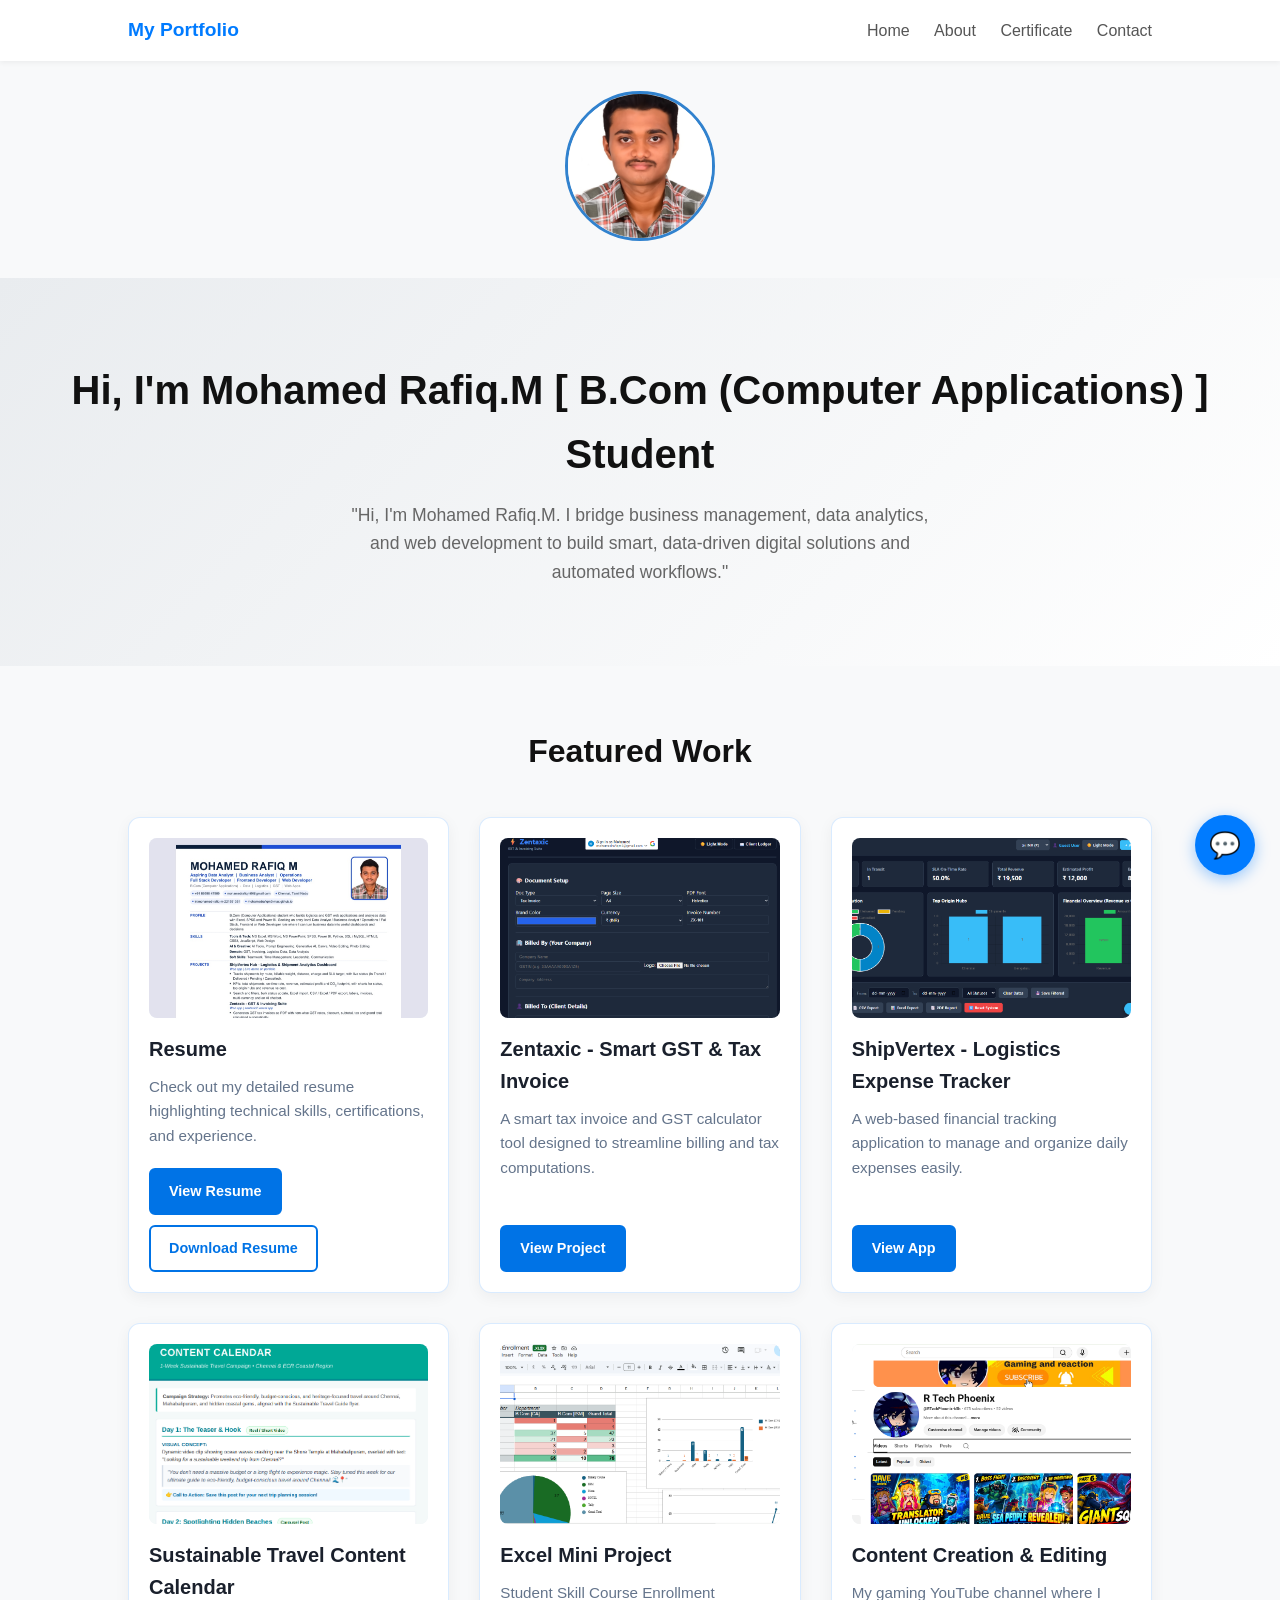
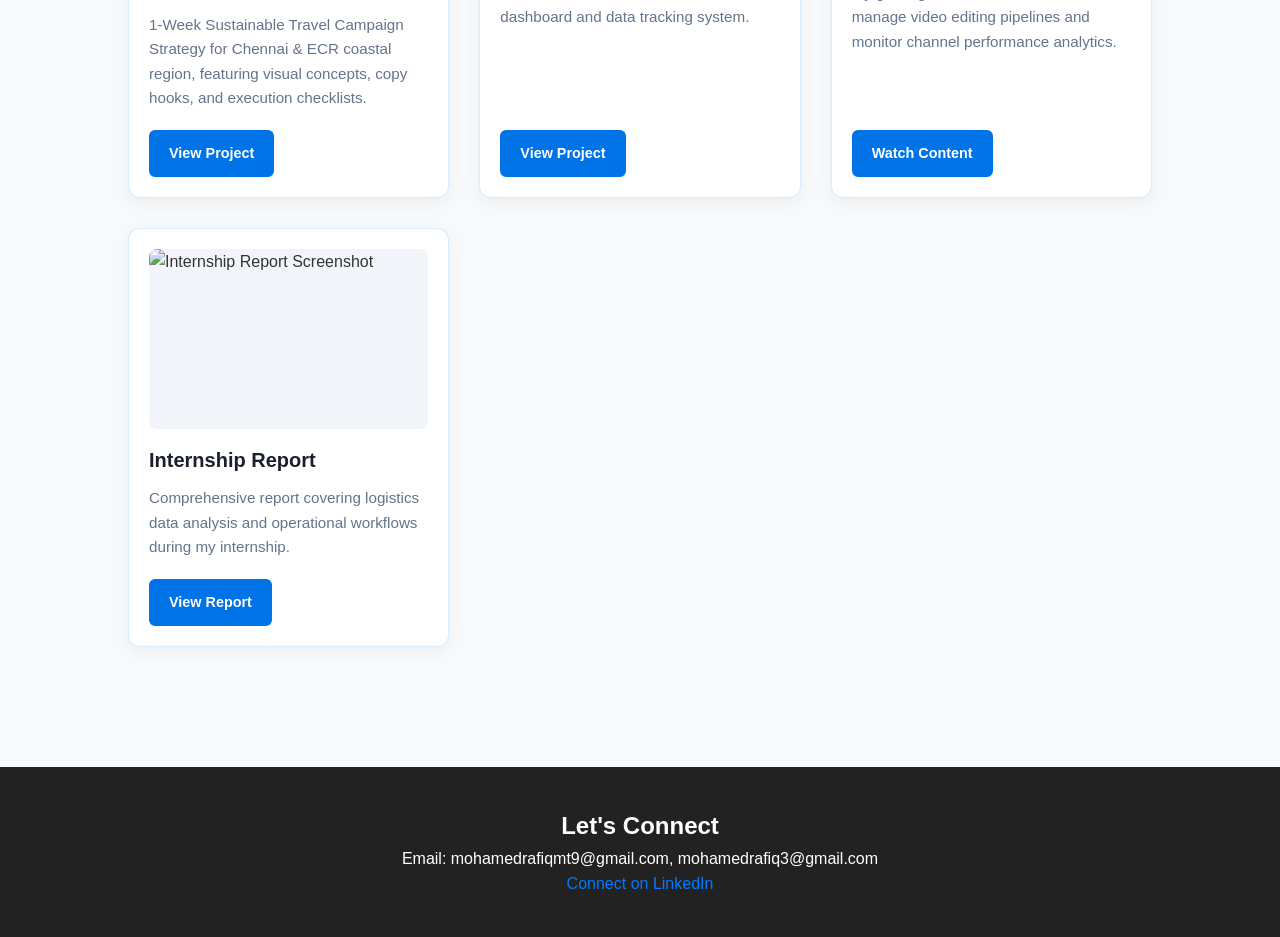
==== index.html @ a7d6fd69 "Update index.html" ====
<!DOCTYPE html>
<html lang="en">
<head>
    <meta charset="UTF-8">
    <meta name="viewport" content="width=device-width, initial-scale=1.0">
    <title>My Portfolio</title>

    <!-- Favicon Tag -->
    <link rel="icon" type="image/png" href="1001440692-removebg-preview.png">
    <link rel="stylesheet" href="style.css">

    <!-- Google Identity Services SDK -->
    <script src="https://accounts.google.com/gsi/client" async defer></script>
</head>
<body>
<!-- Header Navigation -->
<header>
    <div class="logo">My Portfolio</div>
    <nav>
        <a href="index.html">Home</a>
        <a href="about.html">About</a>
        <a href="certificate.html">Certificate</a>
        <a href="contact.html">Contact</a>
    </nav>
</header>

    <div class="profile-container">
        <img src="13.JPG" alt="Mohamed Rafiq.M Profile Photo" class="profile-pic">
    </div>

    <!-- Hero Introduction Section -->
    <section id="about" class="hero">
        <h1>Hi, I'm Mohamed Rafiq.M [ B.Com (Computer Applications) ] Student</h1>
        <p>"Hi, I'm Mohamed Rafiq.M. I bridge business management, data analytics, and web development to build smart, data-driven digital solutions and automated workflows."</p>
    </section>

    <!-- Projects Grid Section -->
    <section id="projects" class="projects-section">
        <h2>Featured Work</h2>
        <div class="grid">
            <div class="card">
                <div class="card-img-wrapper">
                    <img src="Screenshot_20261031_140926_Chrome.jpg" alt="Resume Preview" class="card-img">
                </div>
                <h3>Resume</h3>
                <p>Check out my detailed resume highlighting technical skills, certifications, and experience.</p>
                <div class="card-actions">
                    <a href="Mohamed_Rafiq_Resume_v3.pdf" target="_blank" class="btn">View Resume</a>
                    <a href="Mohamed_Rafiq_Resume_v3.pdf" download="Mohamed_Rafiq_Resume.pdf" class="btn btn-outline">Download Resume</a>
                </div>
            </div>

            <div class="card">
                <div class="card-img-wrapper">
                    <img src="zentaxic.png" alt="Zentaxic Project Screenshot" class="card-img">
                </div>
                <h3>Zentaxic - Smart GST & Tax Invoice</h3>
                <p>A smart tax invoice and GST calculator tool designed to streamline billing and tax computations.</p>
                <div class="card-actions">
                    <a href="https://zentaxic2.vercel.app/" target="_blank" rel="noopener noreferrer" class="btn">View Project</a>
                </div>
            </div>

            <div class="card">
                <div class="card-img-wrapper">
                    <img src="shipvertex.png" alt="ShipVertex Project Screenshot" class="card-img">
                </div>
                <h3>ShipVertex - Logistics Expense Tracker</h3>
                <p>A web-based financial tracking application to manage and organize daily expenses easily.</p>
                <div class="card-actions">
                    <a href="https://express-tracker4-m2aj.vercel.app/" target="_blank" rel="noopener noreferrer" class="btn">View App</a>
                </div>
            </div>

            <div class="card">
                <div class="card-img-wrapper">
                    <img src="content.png" alt="Sustainable Travel Content Strategy Screenshot" class="card-img">
                </div>
                <h3>Sustainable Travel Content Calendar</h3>
                <p>1-Week Sustainable Travel Campaign Strategy for Chennai & ECR coastal region, featuring visual concepts, copy hooks, and execution checklists.</p>
                <div class="card-actions">
                    <a href="ilovepdf_merged.pdf" target="_blank" rel="noopener noreferrer" class="btn">View Project</a>
                </div>
            </div>

            <div class="card">
                <div class="card-img-wrapper">
                    <img src="studentexcel.png" alt="Excel Enrollment Dashboard Screenshot" class="card-img">
                </div>
                <h3>Excel Mini Project</h3>
                <p>Student Skill Course Enrollment dashboard and data tracking system.</p>
                <div class="card-actions">
                    <a href="https://docs.google.com/spreadsheets/d/1cIxSWKRds_CDCPSvsNmOIk3enHzFRv3V/edit?usp=sharing&ouid=105457743695570631556&rtpof=true&sd=true" target="_blank" rel="noopener noreferrer" class="btn">View Project</a>
                </div>
            </div>

            <div class="card">
                <div class="card-img-wrapper">
                    <img src="youtube.png" alt="YouTube Channel Preview Screenshot" class="card-img">
                </div>
                <h3>Content Creation & Editing</h3>
                <p>My gaming YouTube channel where I manage video editing pipelines and monitor channel performance analytics.</p>
                <div class="card-actions">
                    <a href="https://www.youtube.com/@RTechPhoenix-k5h" target="_blank" rel="noopener noreferrer" class="btn">Watch Content</a>
                </div>
            </div>

            <div class="card">
                <div class="card-img-wrapper">
                    <img src="C:\Users\acer\Downloads\logistics.png" alt="Internship Report Screenshot" class="card-img">
                </div>
                <h3>Internship Report</h3>
                <p>Comprehensive report covering logistics data analysis and operational workflows during my internship.</p>
                <div class="card-actions">
                    <a href="Lotus company internship report.pdf" target="_blank" rel="noopener noreferrer" class="btn">View Report</a>
                </div>
            </div>
        </div>
    </section>

    <!-- Chatbot Floating Toggle Button -->
    <button class="chat-toggle-btn" id="chatToggleBtn" aria-label="Open Chat">💬</button>

    <!-- Chatbot Window -->
    <div class="chat-window hidden" id="chatWindow">
        <div class="chat-header">
            <h4>Ask Rafiq's Assistant 🤖</h4>
            <button class="chat-close-btn" id="chatCloseBtn">&times;</button>
        </div>
        
        <div class="chat-body" id="chatBody">
            <div class="chat-message bot">
                Hi! 👋 I'm Mohamed Rafiq's Virtual Assistant. How can I help you today?
            </div>
            <div class="chat-chips" id="chatChips">
                <button class="chip" onclick="handleChipClick('skills')">💻 Skills & Tools</button>
                <button class="chip" onclick="handleChipClick('projects')">📁 Projects</button>
                <button class="chip" onclick="handleChipClick('certificates')">📜 Certificates</button>
                <button class="chip" onclick="handleChipClick('contact')">📬 Contact Info</button>
                <button class="chip" onclick="handleChipClick('resume')">📄 Resume</button>
            </div>
        </div>

        <form class="chat-input-area" id="chatForm">
            <input type="text" id="chatInput" placeholder="Type a question..." autocomplete="off">
            <button type="submit">Send</button>
        </form>
    </div>

    <!-- Contact Footer -->
    <footer id="contact">
        <h2>Let's Connect</h2>
        <p>Email: mohamedrafiqmt9@gmail.com, mohamedrafiq3@gmail.com</p>
        <p><a href="https://www.linkedin.com/in/mohamed-rafiq-m-221591351" target="_blank" rel="noopener noreferrer">Connect on LinkedIn</a></p>
    </footer>

    <!-- Script Import -->
    <script src="chatbot.js"></script>

</body>
</html>
---- style.css ----
/* Base Styles */
* {
    margin: 0;
    padding: 0;
    box-sizing: border-box;
    font-family: 'Segoe UI', Tahoma, Geneva, Verdana, sans-serif;
}

body {
    background-color: #f8f9fa;
    color: #333;
    line-height: 1.6;
}

/* Header & Navigation */
header {
    background: #ffffff;
    display: flex;
    justify-content: space-between;
    align-items: center;
    padding: 15px 10%;
    box-shadow: 0 2px 5px rgba(0,0,0,0.05);
    flex-wrap: wrap;
    gap: 15px;
}

header .logo {
    font-weight: bold;
    font-size: 1.2rem;
    color: #007bff;
}

nav a {
    text-decoration: none;
    color: #555;
    margin-left: 20px;
    font-weight: 500;
}

nav a:hover {
    color: #007bff;
}

/* Profile Picture Container */
.profile-container {
    text-align: center;
    margin: 30px auto;
}

.profile-pic {
    width: 150px;
    height: 150px;
    object-fit: cover;
    border-radius: 50%;
    border: 3px solid #3182ce;
    transition: all 0.4s ease-in-out;
    cursor: pointer;
}

.profile-pic:hover, 
.profile-pic:active {
    border-color: #63b3ed;
    box-shadow: 0 0 20px rgba(49, 130, 206, 0.6), 
                0 0 40px rgba(49, 130, 206, 0.4);
    transform: scale(1.03);
}

/* Hero Section */
.hero {
    text-align: center;
    padding: 80px 20px;
    background: linear-gradient(135deg, #e9ecef, #ffffff);
}

.hero h1 {
    font-size: 2.5rem;
    margin-bottom: 15px;
    color: #111;
}

.hero p {
    font-size: 1.1rem;
    color: #666;
    max-width: 600px;
    margin: 0 auto;
}

/* Projects Grid Layout */
.projects-section {
    padding: 60px 10%;
}

.projects-section h2 {
    text-align: center;
    margin-bottom: 40px;
    font-size: 2rem;
    color: #111;
}

.grid {
    display: grid;
    grid-template-columns: repeat(auto-fit, minmax(300px, 1fr));
    gap: 30px;
}

/* Enhanced Animated & Glowing Project Card */
.card {
    background: #ffffff;
    border-radius: 12px;
    overflow: hidden;
    padding: 20px;
    display: flex;
    flex-direction: column;
    justify-content: space-between;
    border: 1px solid rgba(0, 123, 255, 0.15);
    box-shadow: 0 4px 15px rgba(0, 0, 0, 0.05);
    transition: transform 0.35s cubic-bezier(0.25, 0.8, 0.25, 1), 
                box-shadow 0.35s cubic-bezier(0.25, 0.8, 0.25, 1), 
                border-color 0.35s ease;
    position: relative;
}

/* Dynamic Hover Glow & Animated Lift */
.card:hover {
    transform: translateY(-8px);
    border-color: rgba(0, 123, 255, 0.6);
    box-shadow: 0 12px 30px rgba(0, 123, 255, 0.25), 
                0 0 15px rgba(0, 123, 255, 0.15);
}

/* Project Image Container with Proper Sizing & Zoom Animation */
.card-img-wrapper {
    width: 100%;
    height: 180px;
    border-radius: 8px;
    overflow: hidden;
    margin-bottom: 15px;
    background-color: #f1f5f9;
    position: relative;
}

.card-img {
    width: 100%;
    height: 100%;
    object-fit: cover;
    object-position: top center;
    display: block;
    transition: transform 0.5s ease;
}

.card:hover .card-img {
    transform: scale(1.06);
}

.card h3 {
    margin-bottom: 10px;
    color: #1a202c;
    font-size: 1.25rem;
    transition: color 0.3s ease;
}

.card:hover h3 {
    color: #007bff;
}

.card p {
    color: #64748b;
    margin-bottom: 20px;
    font-size: 0.95rem;
    flex-grow: 1;
}

/* Button & Action Container */
.card-actions {
    display: flex;
    gap: 10px;
    flex-wrap: wrap;
    margin-top: auto;
}

.btn {
    display: inline-block;
    padding: 10px 18px;
    background-color: #0073e6;
    color: #ffffff;
    text-decoration: none;
    border-radius: 6px;
    font-weight: 600;
    font-size: 0.9rem;
    transition: all 0.3s ease;
    border: 2px solid #0073e6;
    text-align: center;
}

.btn:hover {
    background-color: #0052a3;
    border-color: #0052a3;
    box-shadow: 0 0 10px rgba(0, 115, 230, 0.4);
}

.btn-outline {
    background-color: transparent;
    color: #0073e6;
}

.btn-outline:hover {
    background-color: #0073e6;
    color: #ffffff;
}

/* Chatbot Styles */
.chat-toggle-btn {
    position: fixed;
    bottom: 25px;
    right: 25px;
    width: 60px;
    height: 60px;
    border-radius: 50%;
    background-color: #007bff;
    color: #ffffff;
    border: none;
    box-shadow: 0 4px 15px rgba(0, 123, 255, 0.4);
    cursor: pointer;
    font-size: 1.6rem;
    display: flex;
    align-items: center;
    justify-content: center;
    transition: all 0.3s ease;
    z-index: 1000;
}

.chat-toggle-btn:hover {
    background-color: #0056b3;
    transform: scale(1.08);
}

.chat-window {
    position: fixed;
    bottom: 95px;
    right: 25px;
    width: 350px;
    max-width: 90vw;
    height: 480px;
    background-color: #ffffff;
    border-radius: 12px;
    box-shadow: 0 8px 25px rgba(0, 0, 0, 0.15);
    display: flex;
    flex-direction: column;
    overflow: hidden;
    z-index: 1000;
    transition: all 0.3s ease;
    border: 1px solid #e2e8f0;
}

.chat-window.hidden {
    opacity: 0;
    visibility: hidden;
    transform: translateY(20px) scale(0.95);
    pointer-events: none;
}

.chat-header {
    background: linear-gradient(135deg, #007bff, #3182ce);
    color: #ffffff;
    padding: 15px;
    display: flex;
    justify-content: space-between;
    align-items: center;
}

.chat-close-btn {
    background: none;
    border: none;
    color: #ffffff;
    font-size: 1.2rem;
    cursor: pointer;
}

.chat-body {
    flex: 1;
    padding: 15px;
    overflow-y: auto;
    display: flex;
    flex-direction: column;
    gap: 10px;
    background-color: #f8f9fa;
}

.chat-message {
    max-width: 80%;
    padding: 10px 14px;
    border-radius: 12px;
    font-size: 0.9rem;
    line-height: 1.4;
}

.chat-message.bot {
    background-color: #e9ecef;
    color: #222;
    align-self: flex-start;
    border-bottom-left-radius: 2px;
}

.chat-message.user {
    background-color: #007bff;
    color: #ffffff;
    align-self: flex-end;
    border-bottom-right-radius: 2px;
}

.chat-chips {
    display: flex;
    flex-wrap: wrap;
    gap: 6px;
    margin-top: 5px;
}

.chip {
    background-color: #ffffff;
    border: 1px solid #007bff;
    color: #007bff;
    padding: 6px 12px;
    border-radius: 15px;
    font-size: 0.8rem;
    cursor: pointer;
    transition: all 0.2s ease;
}

.chip:hover {
    background-color: #007bff;
    color: #ffffff;
}

.chat-input-area {
    display: flex;
    padding: 10px;
    background-color: #ffffff;
    border-top: 1px solid #e2e8f0;
}

.chat-input-area input {
    flex: 1;
    border: 1px solid #cbd5e0;
    padding: 10px 12px;
    border-radius: 6px;
    outline: none;
    font-size: 0.9rem;
}

.chat-input-area button {
    background-color: #007bff;
    color: #ffffff;
    border: none;
    padding: 10px 15px;
    margin-left: 8px;
    border-radius: 6px;
    cursor: pointer;
    font-weight: bold;
}

/* Footer Section */
footer {
    background: #222;
    color: #fff;
    text-align: center;
    padding: 40px 20px;
    margin-top: 60px;
}

footer a {
    color: #007bff;
    text-decoration: none;
}
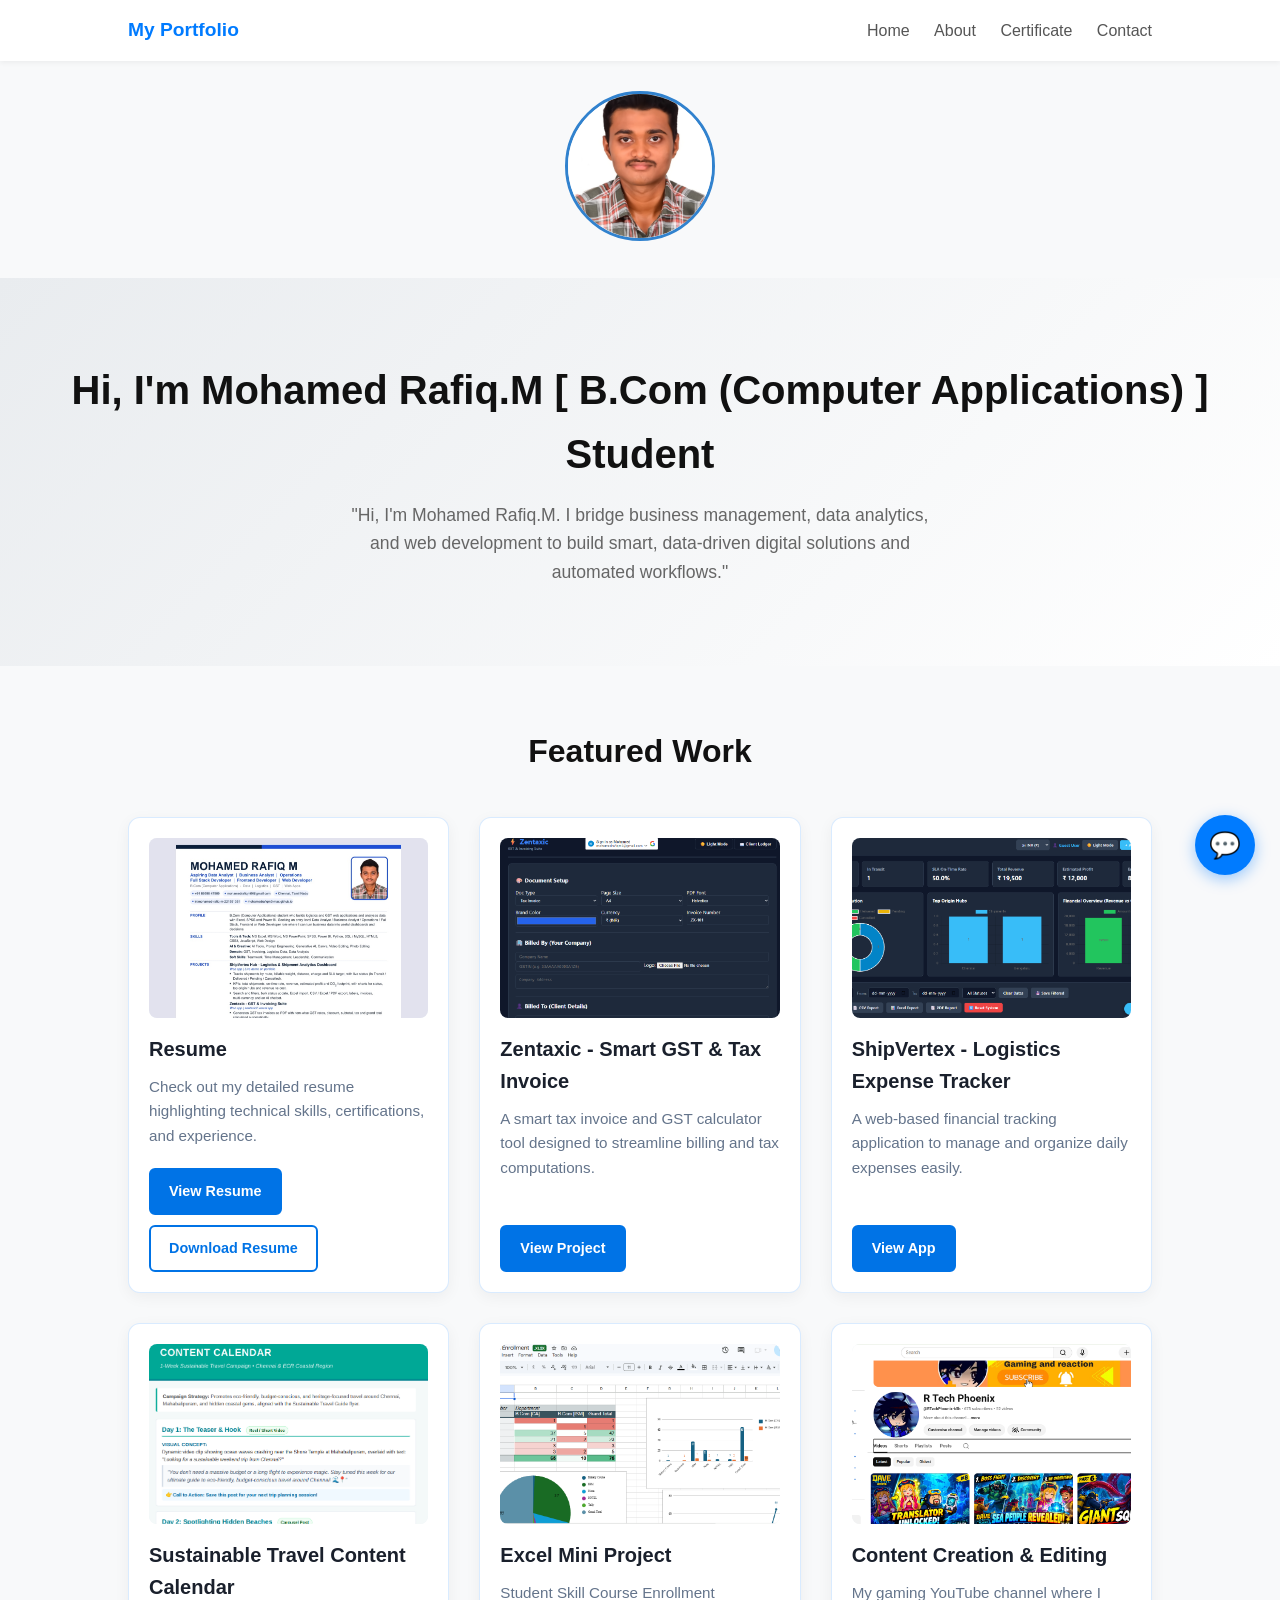
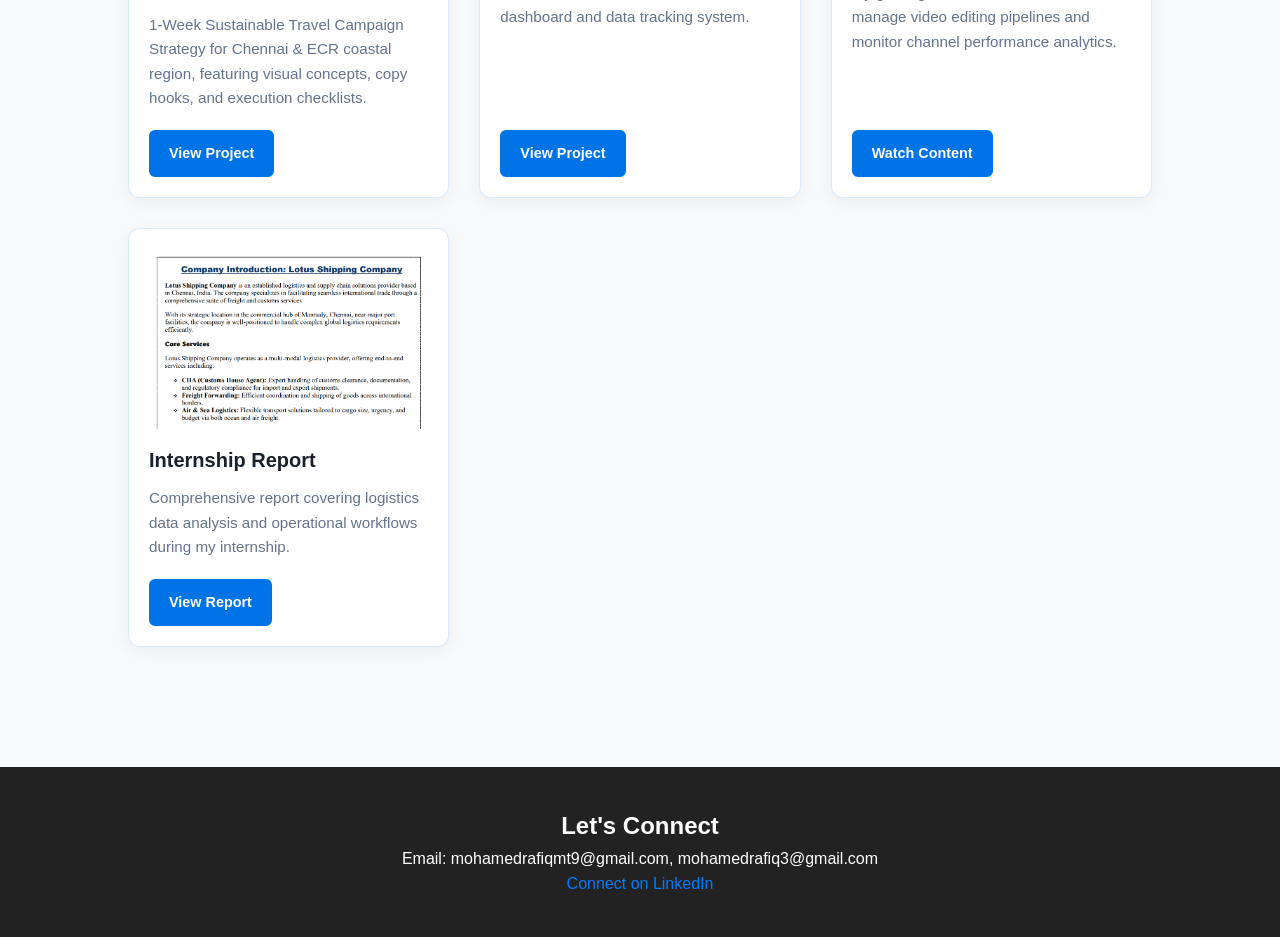
==== commit d4bd5131: "Update index.html" ====
--- a/index.html
+++ b/index.html
@@ -107,7 +107,7 @@
 
             <div class="card">
                 <div class="card-img-wrapper">
-                    <img src="C:\Users\acer\Downloads\logistics.png" alt="Internship Report Screenshot" class="card-img">
+                    <img src="logistics.png" alt="Internship Report Screenshot" class="card-img">
                 </div>
                 <h3>Internship Report</h3>
                 <p>Comprehensive report covering logistics data analysis and operational workflows during my internship.</p>
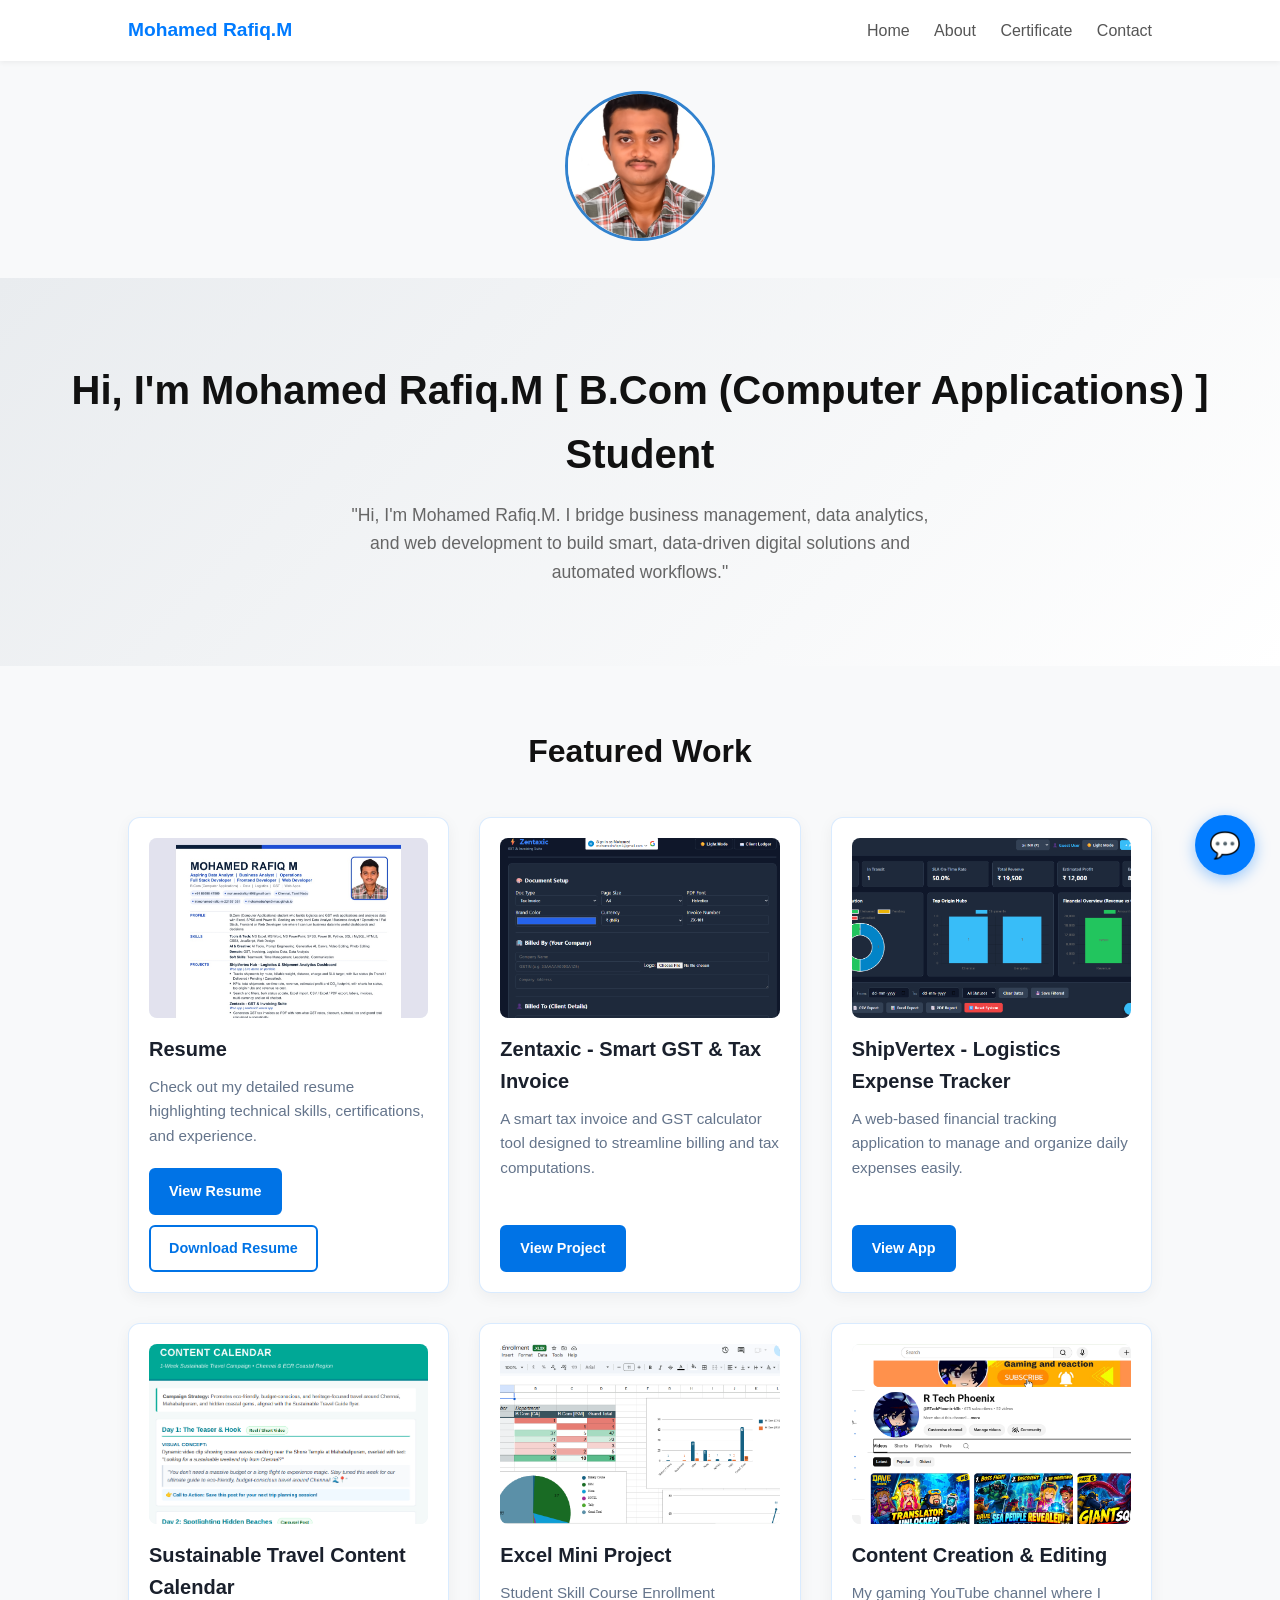
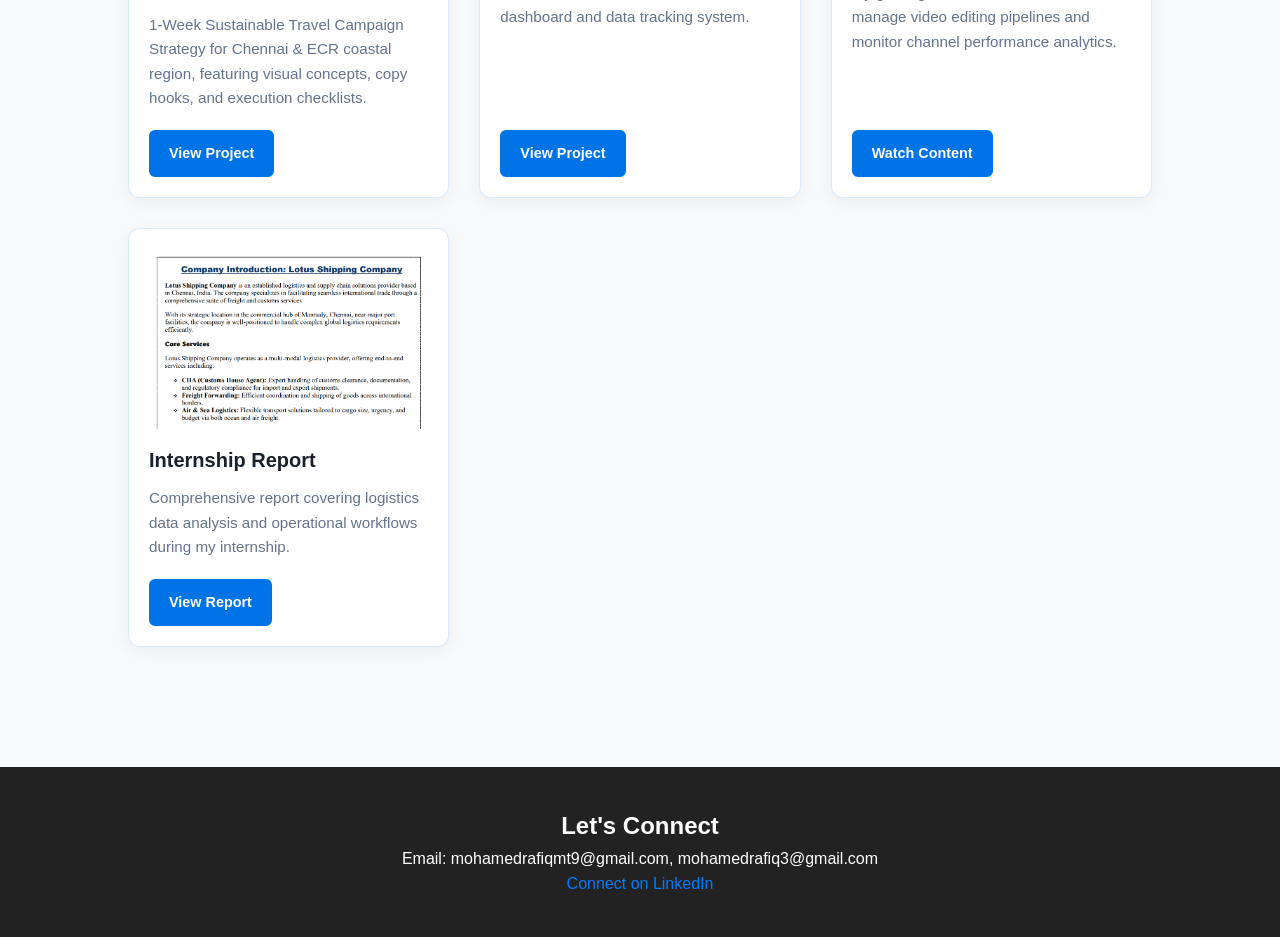
==== commit 30c8865b: "Update index.html" ====
--- a/index.html
+++ b/index.html
@@ -15,7 +15,7 @@
 <body>
 <!-- Header Navigation -->
 <header>
-    <div class="logo">My Portfolio</div>
+    <div class="logo">Mohamed Rafiq.M</div>
     <nav>
         <a href="index.html">Home</a>
         <a href="about.html">About</a>
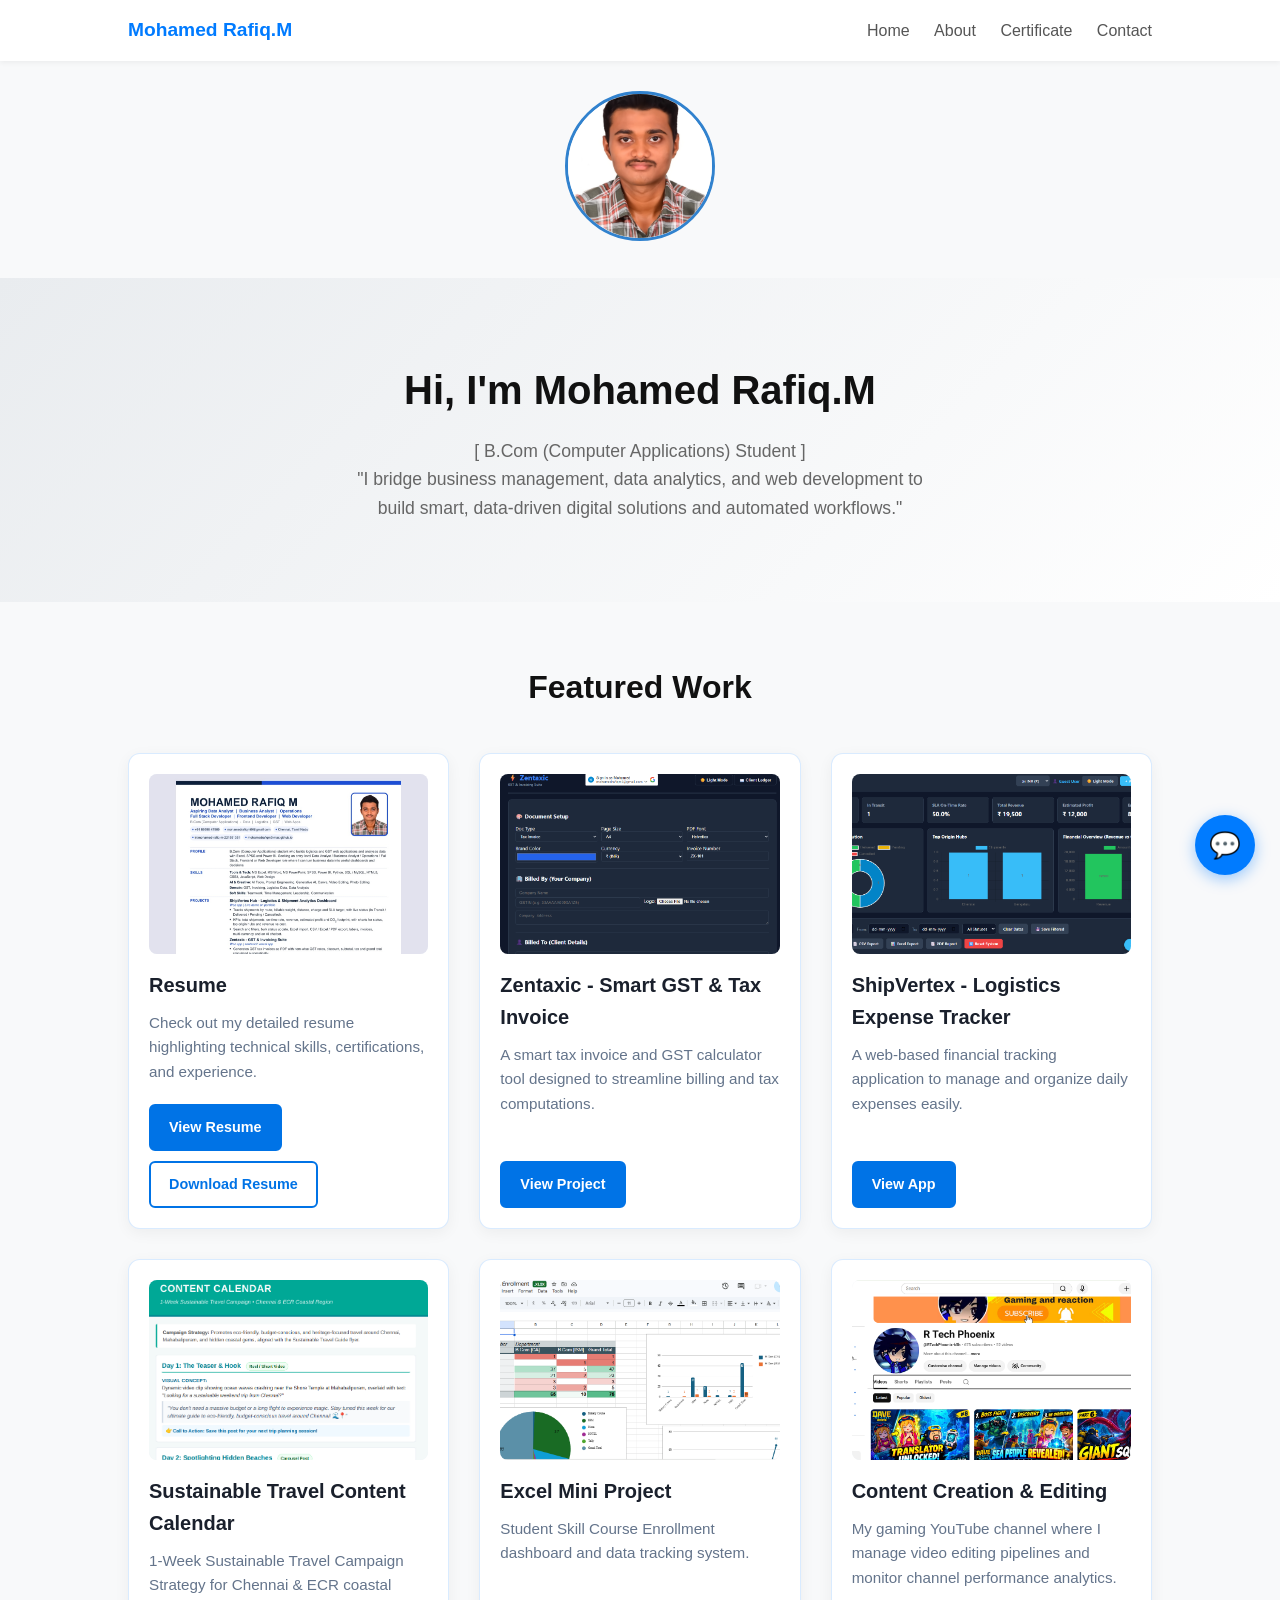
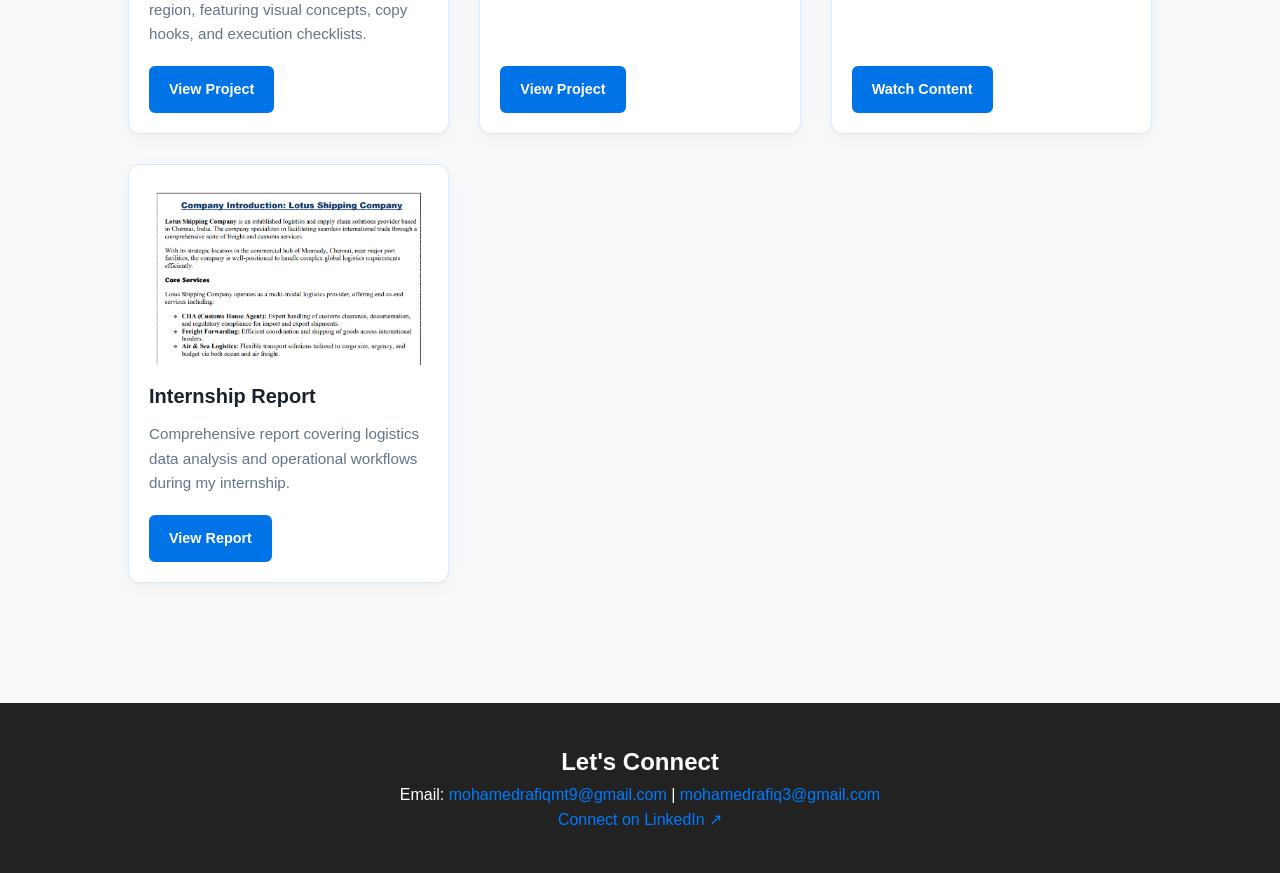
==== commit f65ee460: "Update index.html" ====
--- a/index.html
+++ b/index.html
@@ -3,7 +3,7 @@
 <head>
     <meta charset="UTF-8">
     <meta name="viewport" content="width=device-width, initial-scale=1.0">
-    <title>My Portfolio</title>
+    <title>My Portfolio | Mohamed Rafiq.M</title>
 
     <!-- Favicon Tag -->
     <link rel="icon" type="image/png" href="1001440692-removebg-preview.png">
@@ -14,31 +14,35 @@
 </head>
 <body>
 <!-- Header Navigation -->
-<header>
+<header class="main-header">
     <div class="logo">Mohamed Rafiq.M</div>
     <nav>
-        <a href="index.html">Home</a>
+        <a href="index.html" class="active">Home</a>
         <a href="about.html">About</a>
         <a href="certificate.html">Certificate</a>
         <a href="contact.html">Contact</a>
     </nav>
 </header>
 
-    <div class="profile-container">
-        <img src="13.JPG" alt="Mohamed Rafiq.M Profile Photo" class="profile-pic">
+    <!-- Profile Picture Section -->
+    <div class="profile-container animate-fade-in">
+        <div class="profile-ring">
+            <img src="13.JPG" alt="Mohamed Rafiq.M Profile Photo" class="profile-pic">
+        </div>
     </div>
 
     <!-- Hero Introduction Section -->
-    <section id="about" class="hero">
-        <h1>Hi, I'm Mohamed Rafiq.M [ B.Com (Computer Applications) ] Student</h1>
-        <p>"Hi, I'm Mohamed Rafiq.M. I bridge business management, data analytics, and web development to build smart, data-driven digital solutions and automated workflows."</p>
+    <section id="about" class="hero animate-up delay-1">
+        <h1 class="glow-text">Hi, I'm Mohamed Rafiq.M</h1>
+        <p class="subtitle">[ B.Com (Computer Applications) Student ]</p>
+        <p class="hero-desc">"I bridge business management, data analytics, and web development to build smart, data-driven digital solutions and automated workflows."</p>
     </section>
 
     <!-- Projects Grid Section -->
-    <section id="projects" class="projects-section">
-        <h2>Featured Work</h2>
+    <section id="projects" class="projects-section animate-up delay-2">
+        <h2 class="glow-title">Featured Work</h2>
         <div class="grid">
-            <div class="card">
+            <div class="card glowing-card">
                 <div class="card-img-wrapper">
                     <img src="Screenshot_20261031_140926_Chrome.jpg" alt="Resume Preview" class="card-img">
                 </div>
@@ -50,7 +54,7 @@
                 </div>
             </div>
 
-            <div class="card">
+            <div class="card glowing-card">
                 <div class="card-img-wrapper">
                     <img src="zentaxic.png" alt="Zentaxic Project Screenshot" class="card-img">
                 </div>
@@ -61,7 +65,7 @@
                 </div>
             </div>
 
-            <div class="card">
+            <div class="card glowing-card">
                 <div class="card-img-wrapper">
                     <img src="shipvertex.png" alt="ShipVertex Project Screenshot" class="card-img">
                 </div>
@@ -72,7 +76,7 @@
                 </div>
             </div>
 
-            <div class="card">
+            <div class="card glowing-card">
                 <div class="card-img-wrapper">
                     <img src="content.png" alt="Sustainable Travel Content Strategy Screenshot" class="card-img">
                 </div>
@@ -83,7 +87,7 @@
                 </div>
             </div>
 
-            <div class="card">
+            <div class="card glowing-card">
                 <div class="card-img-wrapper">
                     <img src="studentexcel.png" alt="Excel Enrollment Dashboard Screenshot" class="card-img">
                 </div>
@@ -94,7 +98,7 @@
                 </div>
             </div>
 
-            <div class="card">
+            <div class="card glowing-card">
                 <div class="card-img-wrapper">
                     <img src="youtube.png" alt="YouTube Channel Preview Screenshot" class="card-img">
                 </div>
@@ -105,7 +109,7 @@
                 </div>
             </div>
 
-            <div class="card">
+            <div class="card glowing-card">
                 <div class="card-img-wrapper">
                     <img src="logistics.png" alt="Internship Report Screenshot" class="card-img">
                 </div>
@@ -119,7 +123,7 @@
     </section>
 
     <!-- Chatbot Floating Toggle Button -->
-    <button class="chat-toggle-btn" id="chatToggleBtn" aria-label="Open Chat">💬</button>
+    <button class="chat-toggle-btn pulse-glow" id="chatToggleBtn" aria-label="Open Chat">💬</button>
 
     <!-- Chatbot Window -->
     <div class="chat-window hidden" id="chatWindow">
@@ -149,13 +153,12 @@
 
     <!-- Contact Footer -->
     <footer id="contact">
-        <h2>Let's Connect</h2>
-        <p>Email: mohamedrafiqmt9@gmail.com, mohamedrafiq3@gmail.com</p>
-        <p><a href="https://www.linkedin.com/in/mohamed-rafiq-m-221591351" target="_blank" rel="noopener noreferrer">Connect on LinkedIn</a></p>
+        <h2 class="glow-title-footer">Let's Connect</h2>
+        <p>Email: <a href="mailto:mohamedrafiqmt9@gmail.com">mohamedrafiqmt9@gmail.com</a> | <a href="mailto:mohamedrafiq3@gmail.com">mohamedrafiq3@gmail.com</a></p>
+        <p><a href="https://www.linkedin.com/in/mohamed-rafiq-m-221591351" target="_blank" rel="noopener noreferrer" class="footer-link">Connect on LinkedIn ↗</a></p>
     </footer>
 
     <!-- Script Import -->
     <script src="chatbot.js"></script>
-
 </body>
 </html>
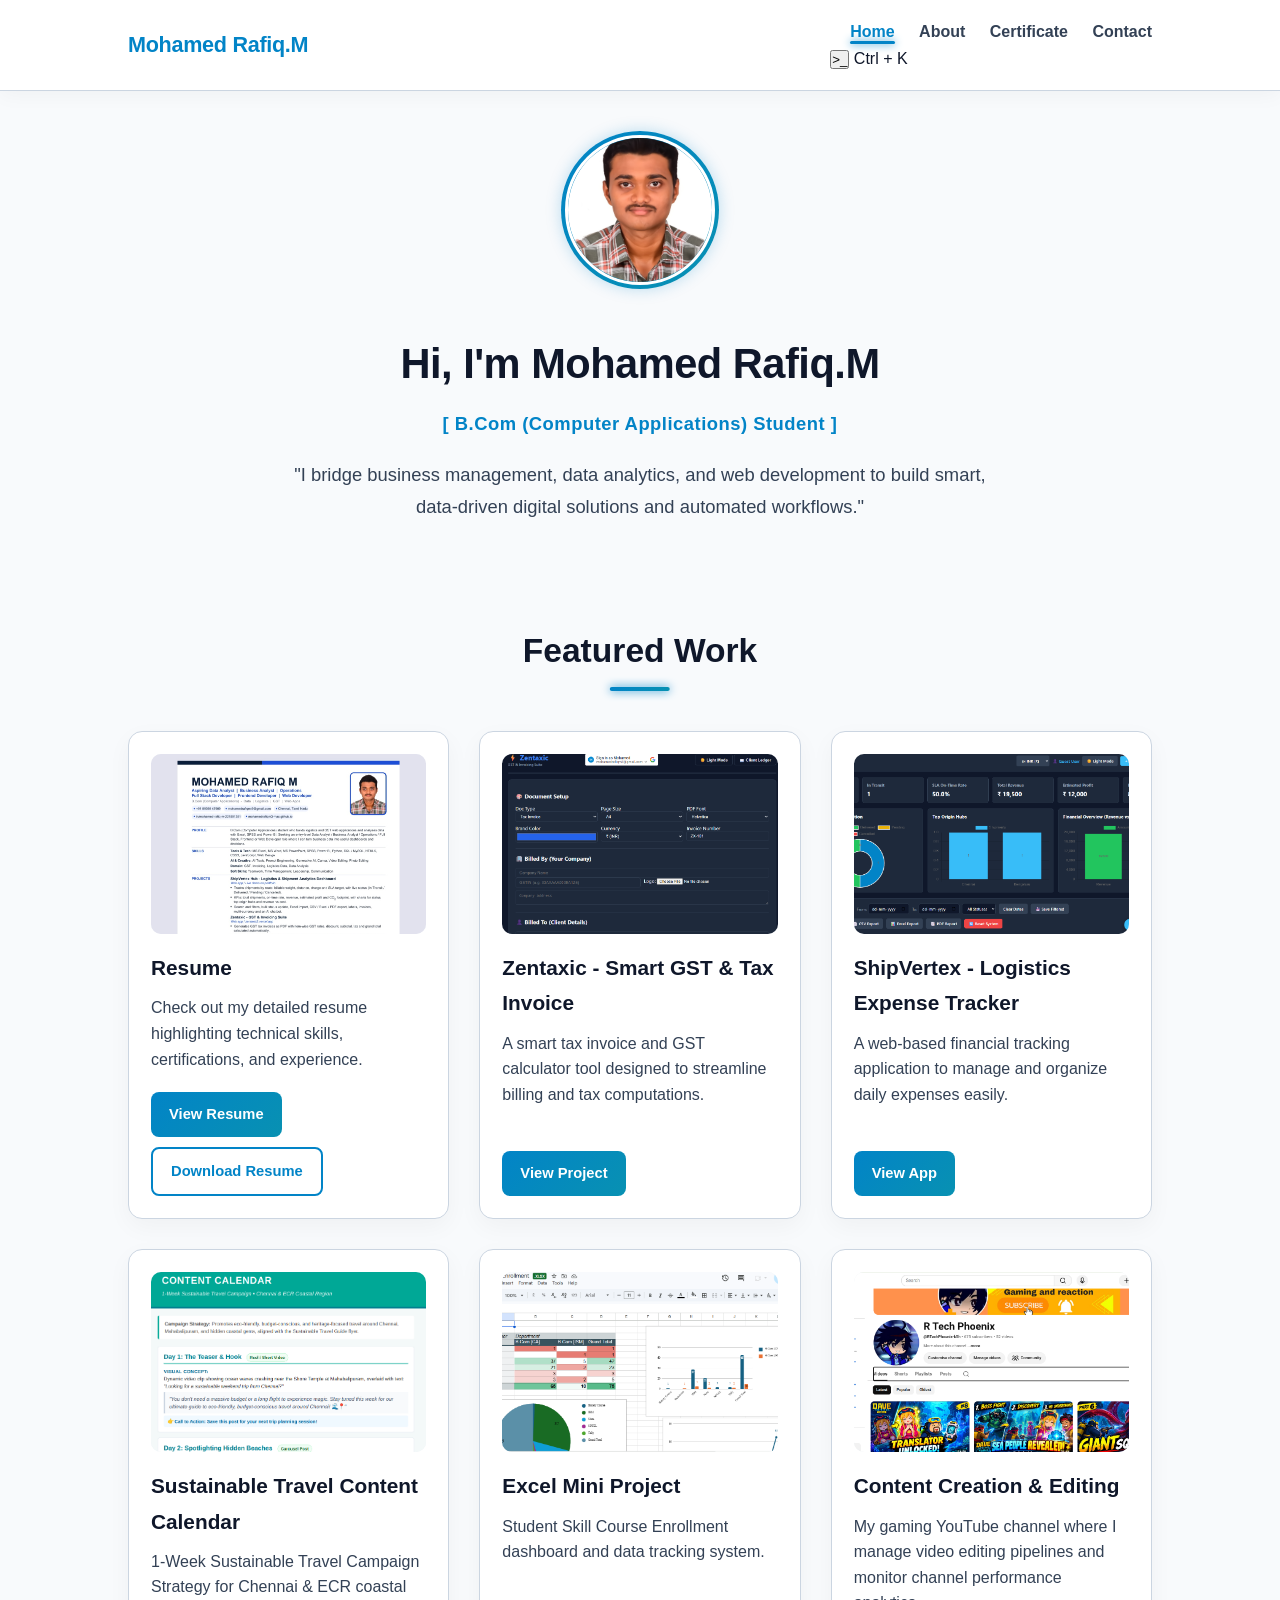
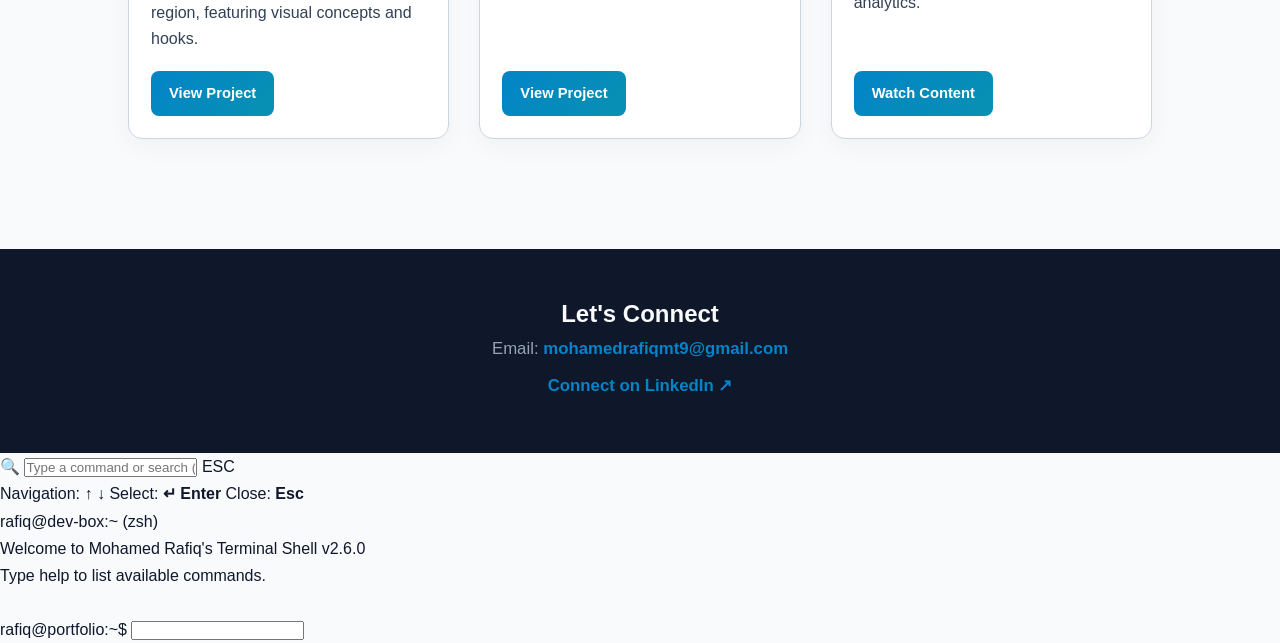
==== commit a35075c0: "Enhance header and project sections with new features Updated header navigation to include developer" ====
--- a/index.html
+++ b/index.html
@@ -8,21 +8,24 @@
     <!-- Favicon Tag -->
     <link rel="icon" type="image/png" href="1001440692-removebg-preview.png">
     <link rel="stylesheet" href="style.css">
-
-    <!-- Google Identity Services SDK -->
-    <script src="https://accounts.google.com/gsi/client" async defer></script>
 </head>
 <body>
-<!-- Header Navigation -->
-<header class="main-header">
-    <div class="logo">Mohamed Rafiq.M</div>
-    <nav>
-        <a href="index.html" class="active">Home</a>
-        <a href="about.html">About</a>
-        <a href="certificate.html">Certificate</a>
-        <a href="contact.html">Contact</a>
-    </nav>
-</header>
+    <!-- Header Navigation with Interactive Tools -->
+    <header class="main-header">
+        <div class="logo">Mohamed Rafiq.M</div>
+        <nav>
+            <a href="index.html" class="active">Home</a>
+            <a href="about.html">About</a>
+            <a href="certificate.html">Certificate</a>
+            <a href="contact.html">Contact</a>
+
+            <!-- Developer Tools Header Actions -->
+            <div class="nav-tools">
+                <button class="terminal-toggle-btn" onclick="toggleTerminal()" title="Toggle Developer Terminal Mode">&gt;_</button>
+                <span class="cmd-badge" onclick="toggleCommandPalette(true)">Ctrl + K</span>
+            </div>
+        </nav>
+    </header>
 
     <!-- Profile Picture Section -->
     <div class="profile-container animate-fade-in">
@@ -32,14 +35,14 @@
     </div>
 
     <!-- Hero Introduction Section -->
-    <section id="about" class="hero animate-up delay-1">
+    <section id="about" class="hero">
         <h1 class="glow-text">Hi, I'm Mohamed Rafiq.M</h1>
         <p class="subtitle">[ B.Com (Computer Applications) Student ]</p>
         <p class="hero-desc">"I bridge business management, data analytics, and web development to build smart, data-driven digital solutions and automated workflows."</p>
     </section>
 
-    <!-- Projects Grid Section -->
-    <section id="projects" class="projects-section animate-up delay-2">
+    <!-- Projects Grid Section with Interactive 3D Tilt Cards -->
+    <section id="projects" class="projects-section">
         <h2 class="glow-title">Featured Work</h2>
         <div class="grid">
             <div class="card glowing-card">
@@ -81,7 +84,7 @@
                     <img src="content.png" alt="Sustainable Travel Content Strategy Screenshot" class="card-img">
                 </div>
                 <h3>Sustainable Travel Content Calendar</h3>
-                <p>1-Week Sustainable Travel Campaign Strategy for Chennai & ECR coastal region, featuring visual concepts, copy hooks, and execution checklists.</p>
+                <p>1-Week Sustainable Travel Campaign Strategy for Chennai & ECR coastal region, featuring visual concepts and hooks.</p>
                 <div class="card-actions">
                     <a href="ilovepdf_merged.pdf" target="_blank" rel="noopener noreferrer" class="btn">View Project</a>
                 </div>
@@ -94,7 +97,7 @@
                 <h3>Excel Mini Project</h3>
                 <p>Student Skill Course Enrollment dashboard and data tracking system.</p>
                 <div class="card-actions">
-                    <a href="https://docs.google.com/spreadsheets/d/1cIxSWKRds_CDCPSvsNmOIk3enHzFRv3V/edit?usp=sharing&ouid=105457743695570631556&rtpof=true&sd=true" target="_blank" rel="noopener noreferrer" class="btn">View Project</a>
+                    <a href="https://docs.google.com/spreadsheets/d/1cIxSWKRds_CDCPSvsNmOIk3enHzFRv3V/edit?usp=sharing" target="_blank" rel="noopener noreferrer" class="btn">View Project</a>
                 </div>
             </div>
 
@@ -108,57 +111,18 @@
                     <a href="https://www.youtube.com/@RTechPhoenix-k5h" target="_blank" rel="noopener noreferrer" class="btn">Watch Content</a>
                 </div>
             </div>
-
-            <div class="card glowing-card">
-                <div class="card-img-wrapper">
-                    <img src="logistics.png" alt="Internship Report Screenshot" class="card-img">
-                </div>
-                <h3>Internship Report</h3>
-                <p>Comprehensive report covering logistics data analysis and operational workflows during my internship.</p>
-                <div class="card-actions">
-                    <a href="Lotus company internship report.pdf" target="_blank" rel="noopener noreferrer" class="btn">View Report</a>
-                </div>
-            </div>
         </div>
     </section>
 
-    <!-- Chatbot Floating Toggle Button -->
-    <button class="chat-toggle-btn pulse-glow" id="chatToggleBtn" aria-label="Open Chat">💬</button>
-
-    <!-- Chatbot Window -->
-    <div class="chat-window hidden" id="chatWindow">
-        <div class="chat-header">
-            <h4>Ask Rafiq's Assistant 🤖</h4>
-            <button class="chat-close-btn" id="chatCloseBtn">&times;</button>
-        </div>
-        
-        <div class="chat-body" id="chatBody">
-            <div class="chat-message bot">
-                Hi! 👋 I'm Mohamed Rafiq's Virtual Assistant. How can I help you today?
-            </div>
-            <div class="chat-chips" id="chatChips">
-                <button class="chip" onclick="handleChipClick('skills')">💻 Skills & Tools</button>
-                <button class="chip" onclick="handleChipClick('projects')">📁 Projects</button>
-                <button class="chip" onclick="handleChipClick('certificates')">📜 Certificates</button>
-                <button class="chip" onclick="handleChipClick('contact')">📬 Contact Info</button>
-                <button class="chip" onclick="handleChipClick('resume')">📄 Resume</button>
-            </div>
-        </div>
-
-        <form class="chat-input-area" id="chatForm">
-            <input type="text" id="chatInput" placeholder="Type a question..." autocomplete="off">
-            <button type="submit">Send</button>
-        </form>
-    </div>
-
-    <!-- Contact Footer -->
+    <!-- Footer -->
     <footer id="contact">
-        <h2 class="glow-title-footer">Let's Connect</h2>
-        <p>Email: <a href="mailto:mohamedrafiqmt9@gmail.com">mohamedrafiqmt9@gmail.com</a> | <a href="mailto:mohamedrafiq3@gmail.com">mohamedrafiq3@gmail.com</a></p>
-        <p><a href="https://www.linkedin.com/in/mohamed-rafiq-m-221591351" target="_blank" rel="noopener noreferrer" class="footer-link">Connect on LinkedIn ↗</a></p>
+        <h2>Let's Connect</h2>
+        <p>Email: <a href="mailto:mohamedrafiqmt9@gmail.com">mohamedrafiqmt9@gmail.com</a></p>
+        <p><a href="https://www.linkedin.com/in/mohamed-rafiq-m-221591351" target="_blank" rel="noopener noreferrer">Connect on LinkedIn ↗</a></p>
     </footer>
 
-    <!-- Script Import -->
+    <!-- Script Imports -->
     <script src="chatbot.js"></script>
+    <script src="terminal-palette-tilt.js"></script>
 </body>
 </html>
--- a/style.css
+++ b/style.css
@@ -1,50 +1,105 @@
-/* Base Styles */
+/* Base Variables & Styles */
+:root {
+    --bg-light: #f8fafc;
+    --card-bg: #ffffff;
+    --primary-blue: #0284c7;
+    --accent-cyan: #0891b2;
+    --glow-color: rgba(2, 132, 199, 0.35);
+    --text-primary: #0f172a;       /* Sharp, high contrast deep slate */
+    --text-secondary: #334155;     /* Clear secondary reading color */
+    --border-color: #cbd5e1;       /* Crisp border definitions */
+}
+
 * {
     margin: 0;
     padding: 0;
     box-sizing: border-box;
-    font-family: 'Segoe UI', Tahoma, Geneva, Verdana, sans-serif;
+    font-family: 'Segoe UI', -apple-system, BlinkMacSystemFont, Roboto, sans-serif;
 }
 
 body {
-    background-color: #f8f9fa;
-    color: #333;
-    line-height: 1.6;
+    background-color: var(--bg-light);
+    color: var(--text-primary);
+    line-height: 1.7;
+    overflow-x: hidden;
+    -webkit-font-smoothing: antialiased;
+    -moz-osx-font-smoothing: grayscale;
 }
 
 /* Header & Navigation */
-header {
-    background: #ffffff;
+header.main-header {
+    background: rgba(255, 255, 255, 0.95);
+    backdrop-filter: blur(12px);
     display: flex;
     justify-content: space-between;
     align-items: center;
-    padding: 15px 10%;
-    box-shadow: 0 2px 5px rgba(0,0,0,0.05);
+    padding: 18px 10%;
+    box-shadow: 0 4px 20px rgba(0, 0, 0, 0.04);
+    border-bottom: 1px solid var(--border-color);
+    position: sticky;
+    top: 0;
+    z-index: 100;
     flex-wrap: wrap;
     gap: 15px;
 }
 
 header .logo {
-    font-weight: bold;
-    font-size: 1.2rem;
-    color: #007bff;
+    font-weight: 800;
+    font-size: 1.35rem;
+    color: var(--primary-blue);
+    letter-spacing: -0.3px;
+    transition: text-shadow 0.3s ease;
+}
+
+header .logo:hover {
+    text-shadow: 0 0 12px var(--glow-color);
 }
 
 nav a {
     text-decoration: none;
-    color: #555;
+    color: var(--text-secondary);
     margin-left: 20px;
-    font-weight: 500;
-}
-
-nav a:hover {
-    color: #007bff;
-}
-
-/* Profile Picture Container */
+    font-weight: 600;
+    font-size: 1rem;
+    transition: all 0.3s ease;
+    position: relative;
+}
+
+nav a:hover, nav a.active {
+    color: var(--primary-blue);
+}
+
+nav a::after {
+    content: '';
+    position: absolute;
+    width: 0;
+    height: 3px;
+    bottom: -4px;
+    left: 0;
+    background-color: var(--primary-blue);
+    border-radius: 2px;
+    transition: width 0.3s ease;
+    box-shadow: 0 0 8px var(--primary-blue);
+}
+
+nav a:hover::after, nav a.active::after {
+    width: 100%;
+}
+
+/* Profile Picture & Shimmer Ring */
 .profile-container {
     text-align: center;
-    margin: 30px auto;
+    margin: 40px auto 10px;
+    display: flex;
+    justify-content: center;
+}
+
+.profile-ring {
+    padding: 4px;
+    border-radius: 50%;
+    background: linear-gradient(135deg, var(--primary-blue), var(--accent-cyan));
+    box-shadow: 0 0 15px rgba(2, 132, 199, 0.25);
+    transition: all 0.4s ease;
 }
 
 .profile-pic {
@@ -52,91 +107,121 @@
     height: 150px;
     object-fit: cover;
     border-radius: 50%;
-    border: 3px solid #3182ce;
-    transition: all 0.4s ease-in-out;
+    border: 3px solid #ffffff;
+    display: block;
+    transition: transform 0.4s ease;
     cursor: pointer;
 }
 
-.profile-pic:hover, 
-.profile-pic:active {
-    border-color: #63b3ed;
-    box-shadow: 0 0 20px rgba(49, 130, 206, 0.6), 
-                0 0 40px rgba(49, 130, 206, 0.4);
-    transform: scale(1.03);
-}
-
-/* Hero Section */
+.profile-ring:hover {
+    box-shadow: 0 0 25px rgba(2, 132, 199, 0.5), 0 0 45px rgba(8, 145, 178, 0.3);
+    transform: scale(1.04);
+}
+
+/* Hero Section with Glowing Text */
 .hero {
     text-align: center;
-    padding: 80px 20px;
-    background: linear-gradient(135deg, #e9ecef, #ffffff);
-}
-
-.hero h1 {
-    font-size: 2.5rem;
-    margin-bottom: 15px;
-    color: #111;
-}
-
-.hero p {
-    font-size: 1.1rem;
-    color: #666;
-    max-width: 600px;
+    padding: 30px 20px 50px;
+    max-width: 850px;
     margin: 0 auto;
 }
 
-/* Projects Grid Layout */
+.hero h1.glow-text {
+    font-size: 2.6rem;
+    font-weight: 800;
+    margin-bottom: 8px;
+    color: var(--text-primary);
+    letter-spacing: -0.5px;
+    transition: text-shadow 0.3s ease;
+}
+
+.hero h1.glow-text:hover {
+    text-shadow: 0 0 15px rgba(2, 132, 199, 0.3);
+}
+
+.subtitle {
+    font-size: 1.15rem;
+    color: var(--primary-blue);
+    font-weight: 700;
+    margin-bottom: 20px;
+    letter-spacing: 0.5px;
+}
+
+.hero-desc {
+    font-size: 1.15rem;
+    color: var(--text-secondary);
+    font-weight: 450;
+    line-height: 1.7;
+    max-width: 700px;
+    margin: 0 auto;
+}
+
+/* Projects Section */
 .projects-section {
-    padding: 60px 10%;
-}
-
-.projects-section h2 {
+    padding: 50px 10%;
+    max-width: 1300px;
+    margin: 0 auto;
+}
+
+.projects-section h2.glow-title {
     text-align: center;
     margin-bottom: 40px;
-    font-size: 2rem;
-    color: #111;
+    font-size: 2.1rem;
+    font-weight: 800;
+    color: var(--text-primary);
+    position: relative;
+    display: inline-block;
+    left: 50%;
+    transform: translateX(-50%);
+}
+
+.projects-section h2.glow-title::after {
+    content: '';
+    display: block;
+    width: 60px;
+    height: 4px;
+    background: linear-gradient(90deg, var(--primary-blue), var(--accent-cyan));
+    margin: 8px auto 0;
+    border-radius: 2px;
+    box-shadow: 0 0 10px var(--primary-blue);
 }
 
 .grid {
     display: grid;
-    grid-template-columns: repeat(auto-fit, minmax(300px, 1fr));
+    grid-template-columns: repeat(auto-fit, minmax(310px, 1fr));
     gap: 30px;
 }
 
-/* Enhanced Animated & Glowing Project Card */
+/* Animated & Glowing Cards */
 .card {
-    background: #ffffff;
-    border-radius: 12px;
+    background: var(--card-bg);
+    border-radius: 14px;
     overflow: hidden;
-    padding: 20px;
+    padding: 22px;
     display: flex;
     flex-direction: column;
     justify-content: space-between;
-    border: 1px solid rgba(0, 123, 255, 0.15);
-    box-shadow: 0 4px 15px rgba(0, 0, 0, 0.05);
+    border: 1px solid var(--border-color);
+    box-shadow: 0 8px 24px rgba(0, 0, 0, 0.04);
     transition: transform 0.35s cubic-bezier(0.25, 0.8, 0.25, 1), 
                 box-shadow 0.35s cubic-bezier(0.25, 0.8, 0.25, 1), 
                 border-color 0.35s ease;
-    position: relative;
-}
-
-/* Dynamic Hover Glow & Animated Lift */
+}
+
 .card:hover {
-    transform: translateY(-8px);
-    border-color: rgba(0, 123, 255, 0.6);
-    box-shadow: 0 12px 30px rgba(0, 123, 255, 0.25), 
-                0 0 15px rgba(0, 123, 255, 0.15);
-}
-
-/* Project Image Container with Proper Sizing & Zoom Animation */
+    transform: translateY(-7px);
+    border-color: var(--primary-blue);
+    box-shadow: 0 12px 30px rgba(2, 132, 199, 0.18), 
+                0 0 15px rgba(8, 145, 178, 0.15);
+}
+
 .card-img-wrapper {
     width: 100%;
     height: 180px;
-    border-radius: 8px;
+    border-radius: 10px;
     overflow: hidden;
-    margin-bottom: 15px;
+    margin-bottom: 16px;
     background-color: #f1f5f9;
-    position: relative;
 }
 
 .card-img {
@@ -144,7 +229,6 @@
     height: 100%;
     object-fit: cover;
     object-position: top center;
-    display: block;
     transition: transform 0.5s ease;
 }
 
@@ -154,23 +238,27 @@
 
 .card h3 {
     margin-bottom: 10px;
-    color: #1a202c;
-    font-size: 1.25rem;
-    transition: color 0.3s ease;
+    color: var(--text-primary);
+    font-size: 1.3rem;
+    font-weight: 700;
+    transition: color 0.3s ease, text-shadow 0.3s ease;
 }
 
 .card:hover h3 {
-    color: #007bff;
+    color: var(--primary-blue);
+    text-shadow: 0 0 8px rgba(2, 132, 199, 0.25);
 }
 
 .card p {
-    color: #64748b;
+    color: var(--text-secondary);
     margin-bottom: 20px;
-    font-size: 0.95rem;
+    font-size: 1rem;
+    font-weight: 450;
+    line-height: 1.6;
     flex-grow: 1;
 }
 
-/* Button & Action Container */
+/* Buttons */
 .card-actions {
     display: flex;
     gap: 10px;
@@ -181,34 +269,60 @@
 .btn {
     display: inline-block;
     padding: 10px 18px;
-    background-color: #0073e6;
+    background: linear-gradient(135deg, var(--primary-blue), var(--accent-cyan));
     color: #ffffff;
     text-decoration: none;
-    border-radius: 6px;
+    border-radius: 8px;
     font-weight: 600;
-    font-size: 0.9rem;
+    font-size: 0.92rem;
     transition: all 0.3s ease;
-    border: 2px solid #0073e6;
+    border: none;
     text-align: center;
 }
 
 .btn:hover {
-    background-color: #0052a3;
-    border-color: #0052a3;
-    box-shadow: 0 0 10px rgba(0, 115, 230, 0.4);
+    box-shadow: 0 0 12px rgba(2, 132, 199, 0.4);
+    transform: translateY(-1px);
 }
 
 .btn-outline {
-    background-color: transparent;
-    color: #0073e6;
+    background: transparent;
+    color: var(--primary-blue);
+    border: 2px solid var(--primary-blue);
 }
 
 .btn-outline:hover {
-    background-color: #0073e6;
-    color: #ffffff;
-}
-
-/* Chatbot Styles */
+    background: var(--primary-blue);
+    color: #ffffff;
+}
+
+/* Animations */
+.animate-fade-in {
+    animation: fadeIn 0.8s ease-out forwards;
+}
+
+.animate-up {
+    opacity: 0;
+    transform: translateY(20px);
+    animation: slideUp 0.8s ease-out forwards;
+}
+
+.delay-1 { animation-delay: 0.15s; }
+.delay-2 { animation-delay: 0.3s; }
+
+@keyframes fadeIn {
+    from { opacity: 0; }
+    to { opacity: 1; }
+}
+
+@keyframes slideUp {
+    to {
+        opacity: 1;
+        transform: translateY(0);
+    }
+}
+
+/* Chatbot Floating Button */
 .chat-toggle-btn {
     position: fixed;
     bottom: 25px;
@@ -216,10 +330,9 @@
     width: 60px;
     height: 60px;
     border-radius: 50%;
-    background-color: #007bff;
+    background: linear-gradient(135deg, var(--primary-blue), var(--accent-cyan));
     color: #ffffff;
     border: none;
-    box-shadow: 0 4px 15px rgba(0, 123, 255, 0.4);
     cursor: pointer;
     font-size: 1.6rem;
     display: flex;
@@ -229,11 +342,27 @@
     z-index: 1000;
 }
 
+.pulse-glow {
+    animation: pulse 2s infinite;
+}
+
+@keyframes pulse {
+    0% {
+        box-shadow: 0 0 0 0 rgba(2, 132, 199, 0.5);
+    }
+    70% {
+        box-shadow: 0 0 0 18px rgba(2, 132, 199, 0);
+    }
+    100% {
+        box-shadow: 0 0 0 0 rgba(2, 132, 199, 0);
+    }
+}
+
 .chat-toggle-btn:hover {
-    background-color: #0056b3;
     transform: scale(1.08);
 }
 
+/* Chatbot Window */
 .chat-window {
     position: fixed;
     bottom: 95px;
@@ -241,15 +370,15 @@
     width: 350px;
     max-width: 90vw;
     height: 480px;
-    background-color: #ffffff;
-    border-radius: 12px;
-    box-shadow: 0 8px 25px rgba(0, 0, 0, 0.15);
+    background-color: var(--card-bg);
+    border-radius: 14px;
+    box-shadow: 0 12px 35px rgba(0, 0, 0, 0.12), 0 0 15px rgba(2, 132, 199, 0.15);
     display: flex;
     flex-direction: column;
     overflow: hidden;
     z-index: 1000;
     transition: all 0.3s ease;
-    border: 1px solid #e2e8f0;
+    border: 1px solid var(--border-color);
 }
 
 .chat-window.hidden {
@@ -260,12 +389,13 @@
 }
 
 .chat-header {
-    background: linear-gradient(135deg, #007bff, #3182ce);
+    background: linear-gradient(135deg, var(--primary-blue), var(--accent-cyan));
     color: #ffffff;
     padding: 15px;
     display: flex;
     justify-content: space-between;
     align-items: center;
+    font-weight: 600;
 }
 
 .chat-close-btn {
@@ -283,26 +413,28 @@
     display: flex;
     flex-direction: column;
     gap: 10px;
-    background-color: #f8f9fa;
+    background-color: #f8fafc;
 }
 
 .chat-message {
-    max-width: 80%;
+    max-width: 82%;
     padding: 10px 14px;
     border-radius: 12px;
-    font-size: 0.9rem;
-    line-height: 1.4;
+    font-size: 0.92rem;
+    line-height: 1.45;
 }
 
 .chat-message.bot {
-    background-color: #e9ecef;
-    color: #222;
+    background-color: #ffffff;
+    color: var(--text-primary);
     align-self: flex-start;
+    border: 1px solid var(--border-color);
     border-bottom-left-radius: 2px;
+    box-shadow: 0 2px 5px rgba(0,0,0,0.03);
 }
 
 .chat-message.user {
-    background-color: #007bff;
+    background: linear-gradient(135deg, var(--primary-blue), var(--accent-cyan));
     color: #ffffff;
     align-self: flex-end;
     border-bottom-right-radius: 2px;
@@ -317,57 +449,92 @@
 
 .chip {
     background-color: #ffffff;
-    border: 1px solid #007bff;
-    color: #007bff;
+    border: 1px solid var(--primary-blue);
+    color: var(--primary-blue);
     padding: 6px 12px;
     border-radius: 15px;
-    font-size: 0.8rem;
+    font-size: 0.82rem;
+    font-weight: 600;
     cursor: pointer;
     transition: all 0.2s ease;
 }
 
 .chip:hover {
-    background-color: #007bff;
-    color: #ffffff;
+    background-color: var(--primary-blue);
+    color: #ffffff;
+    box-shadow: 0 0 10px rgba(2, 132, 199, 0.3);
 }
 
 .chat-input-area {
     display: flex;
     padding: 10px;
-    background-color: #ffffff;
-    border-top: 1px solid #e2e8f0;
+    background-color: var(--card-bg);
+    border-top: 1px solid var(--border-color);
 }
 
 .chat-input-area input {
     flex: 1;
-    border: 1px solid #cbd5e0;
+    border: 1px solid var(--border-color);
+    background-color: #f8fafc;
+    color: var(--text-primary);
     padding: 10px 12px;
     border-radius: 6px;
     outline: none;
-    font-size: 0.9rem;
+    font-size: 0.92rem;
+    font-weight: 500;
+}
+
+.chat-input-area input:focus {
+    border-color: var(--primary-blue);
+    box-shadow: 0 0 6px rgba(2, 132, 199, 0.3);
 }
 
 .chat-input-area button {
-    background-color: #007bff;
+    background: linear-gradient(135deg, var(--primary-blue), var(--accent-cyan));
     color: #ffffff;
     border: none;
     padding: 10px 15px;
     margin-left: 8px;
     border-radius: 6px;
     cursor: pointer;
-    font-weight: bold;
+    font-weight: 700;
+    transition: all 0.2s ease;
+}
+
+.chat-input-area button:hover {
+    box-shadow: 0 0 10px rgba(2, 132, 199, 0.4);
 }
 
 /* Footer Section */
 footer {
-    background: #222;
-    color: #fff;
+    background: #0f172a;
+    color: #f8fafc;
     text-align: center;
-    padding: 40px 20px;
+    padding: 45px 20px;
     margin-top: 60px;
 }
 
+footer h2.glow-title-footer {
+    font-size: 1.8rem;
+    font-weight: 700;
+    margin-bottom: 12px;
+    color: #ffffff;
+}
+
+footer p {
+    font-size: 1.05rem;
+    color: #94a3b8;
+    margin-bottom: 8px;
+}
+
 footer a {
-    color: #007bff;
+    color: var(--primary-blue);
     text-decoration: none;
-}
+    font-weight: 600;
+    transition: color 0.3s ease, text-shadow 0.3s ease;
+}
+
+footer a:hover {
+    color: var(--accent-cyan);
+    text-shadow: 0 0 8px rgba(8, 145, 178, 0.5);
+}
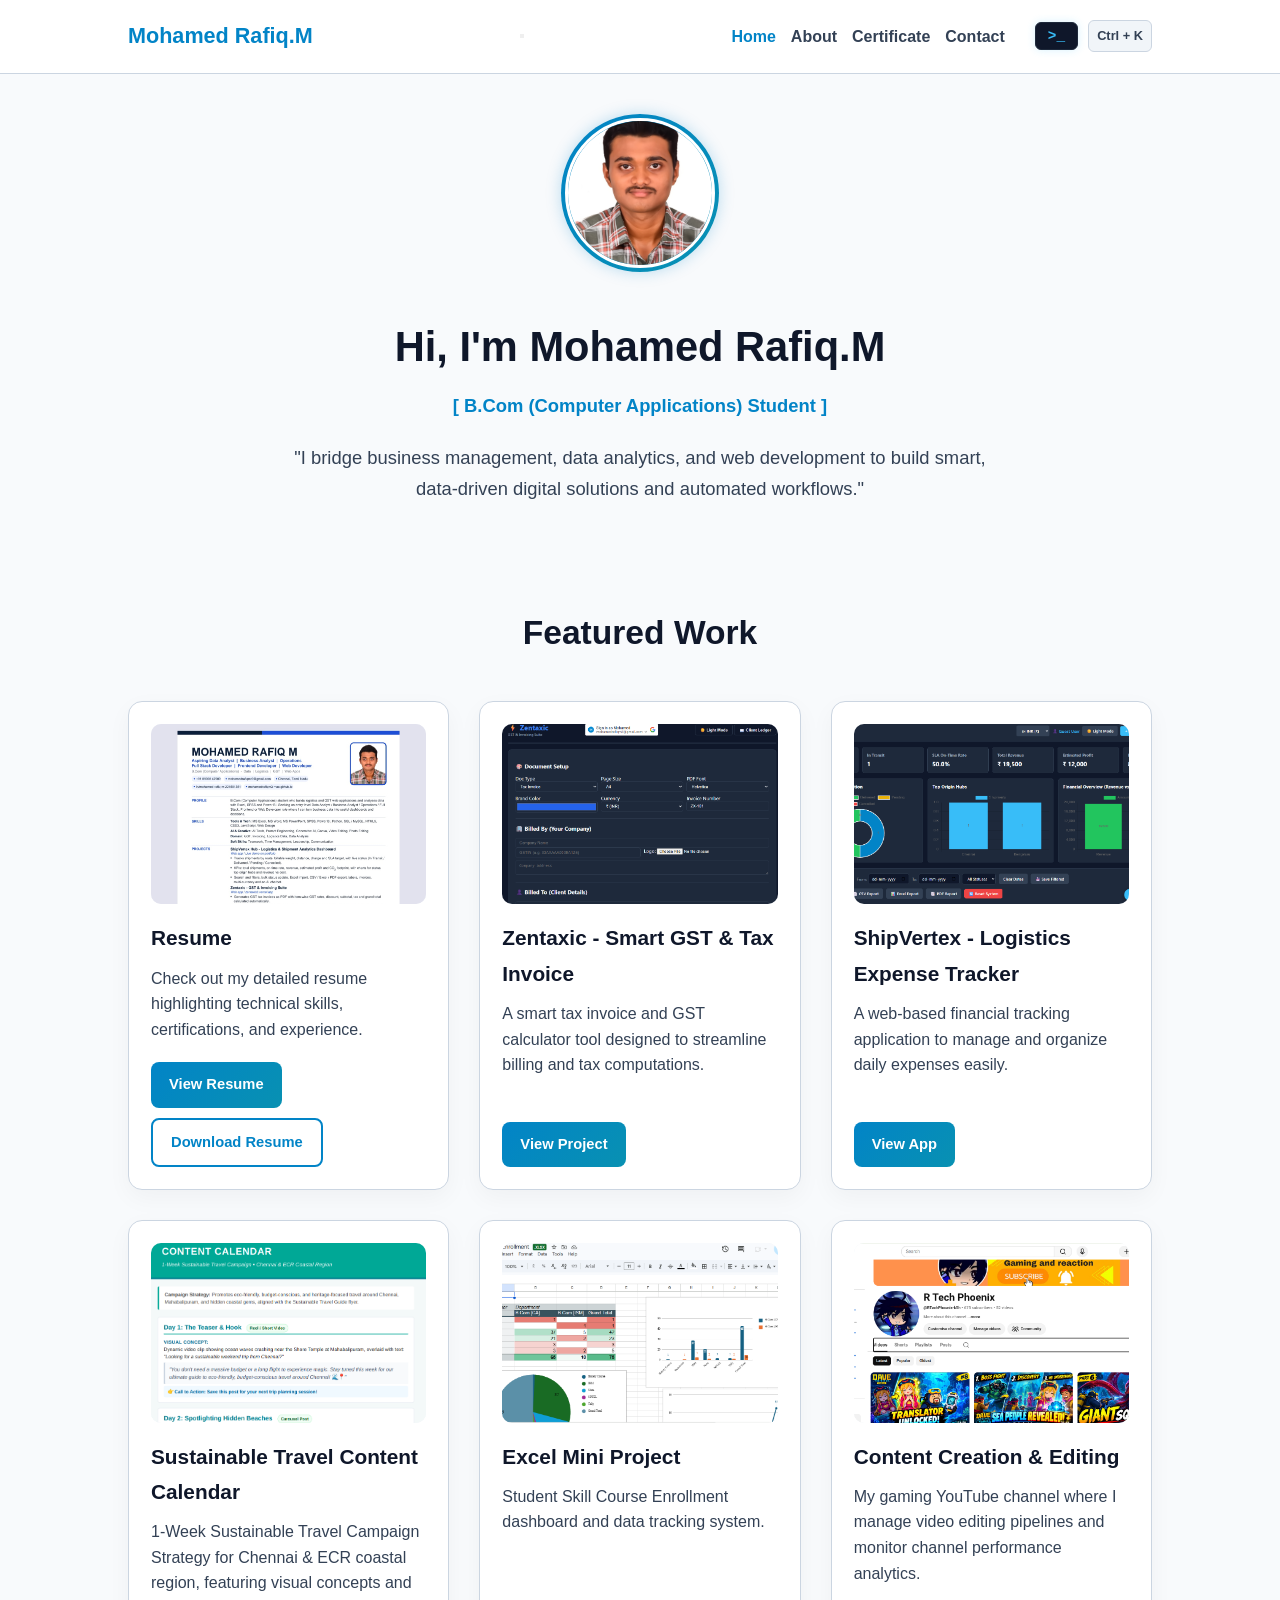
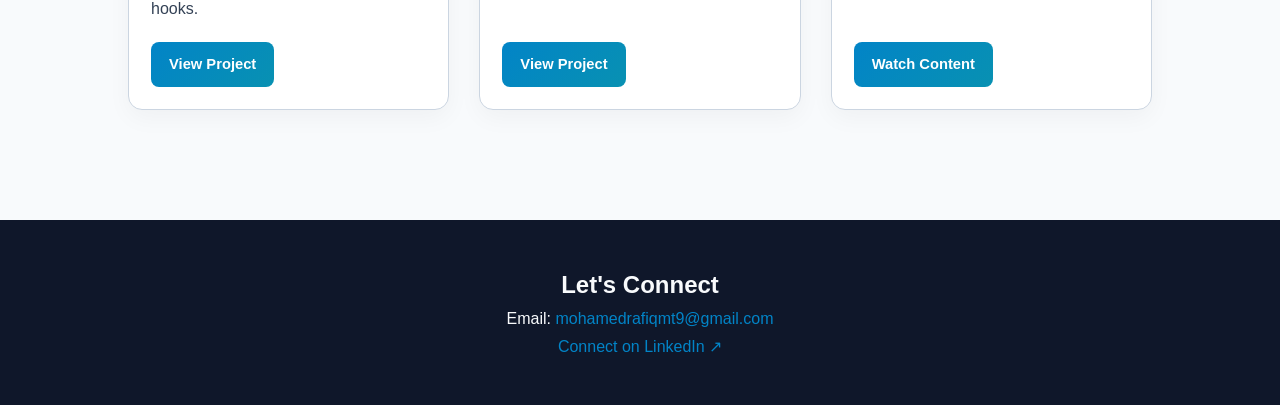
==== commit dc0928cd: "Update index.html" ====
--- a/index.html
+++ b/index.html
@@ -13,7 +13,15 @@
     <!-- Header Navigation with Interactive Tools -->
     <header class="main-header">
         <div class="logo">Mohamed Rafiq.M</div>
-        <nav>
+        
+        <!-- Mobile Menu Toggle Button -->
+        <button class="mobile-menu-btn" onclick="toggleMobileMenu()" aria-label="Toggle Navigation Menu">
+            <span></span>
+            <span></span>
+            <span></span>
+        </button>
+
+        <nav class="nav-links" id="navLinks">
             <a href="index.html" class="active">Home</a>
             <a href="about.html">About</a>
             <a href="certificate.html">Certificate</a>
@@ -49,8 +57,10 @@
                 <div class="card-img-wrapper">
                     <img src="Screenshot_20261031_140926_Chrome.jpg" alt="Resume Preview" class="card-img">
                 </div>
-                <h3>Resume</h3>
-                <p>Check out my detailed resume highlighting technical skills, certifications, and experience.</p>
+                <div class="card-content">
+                    <h3>Resume</h3>
+                    <p>Check out my detailed resume highlighting technical skills, certifications, and experience.</p>
+                </div>
                 <div class="card-actions">
                     <a href="Mohamed_Rafiq_Resume_v3.pdf" target="_blank" class="btn">View Resume</a>
                     <a href="Mohamed_Rafiq_Resume_v3.pdf" download="Mohamed_Rafiq_Resume.pdf" class="btn btn-outline">Download Resume</a>
@@ -61,8 +71,10 @@
                 <div class="card-img-wrapper">
                     <img src="zentaxic.png" alt="Zentaxic Project Screenshot" class="card-img">
                 </div>
-                <h3>Zentaxic - Smart GST & Tax Invoice</h3>
-                <p>A smart tax invoice and GST calculator tool designed to streamline billing and tax computations.</p>
+                <div class="card-content">
+                    <h3>Zentaxic - Smart GST & Tax Invoice</h3>
+                    <p>A smart tax invoice and GST calculator tool designed to streamline billing and tax computations.</p>
+                </div>
                 <div class="card-actions">
                     <a href="https://zentaxic2.vercel.app/" target="_blank" rel="noopener noreferrer" class="btn">View Project</a>
                 </div>
@@ -72,8 +84,10 @@
                 <div class="card-img-wrapper">
                     <img src="shipvertex.png" alt="ShipVertex Project Screenshot" class="card-img">
                 </div>
-                <h3>ShipVertex - Logistics Expense Tracker</h3>
-                <p>A web-based financial tracking application to manage and organize daily expenses easily.</p>
+                <div class="card-content">
+                    <h3>ShipVertex - Logistics Expense Tracker</h3>
+                    <p>A web-based financial tracking application to manage and organize daily expenses easily.</p>
+                </div>
                 <div class="card-actions">
                     <a href="https://express-tracker4-m2aj.vercel.app/" target="_blank" rel="noopener noreferrer" class="btn">View App</a>
                 </div>
@@ -83,8 +97,10 @@
                 <div class="card-img-wrapper">
                     <img src="content.png" alt="Sustainable Travel Content Strategy Screenshot" class="card-img">
                 </div>
-                <h3>Sustainable Travel Content Calendar</h3>
-                <p>1-Week Sustainable Travel Campaign Strategy for Chennai & ECR coastal region, featuring visual concepts and hooks.</p>
+                <div class="card-content">
+                    <h3>Sustainable Travel Content Calendar</h3>
+                    <p>1-Week Sustainable Travel Campaign Strategy for Chennai & ECR coastal region, featuring visual concepts and hooks.</p>
+                </div>
                 <div class="card-actions">
                     <a href="ilovepdf_merged.pdf" target="_blank" rel="noopener noreferrer" class="btn">View Project</a>
                 </div>
@@ -94,8 +110,10 @@
                 <div class="card-img-wrapper">
                     <img src="studentexcel.png" alt="Excel Enrollment Dashboard Screenshot" class="card-img">
                 </div>
-                <h3>Excel Mini Project</h3>
-                <p>Student Skill Course Enrollment dashboard and data tracking system.</p>
+                <div class="card-content">
+                    <h3>Excel Mini Project</h3>
+                    <p>Student Skill Course Enrollment dashboard and data tracking system.</p>
+                </div>
                 <div class="card-actions">
                     <a href="https://docs.google.com/spreadsheets/d/1cIxSWKRds_CDCPSvsNmOIk3enHzFRv3V/edit?usp=sharing" target="_blank" rel="noopener noreferrer" class="btn">View Project</a>
                 </div>
@@ -105,8 +123,10 @@
                 <div class="card-img-wrapper">
                     <img src="youtube.png" alt="YouTube Channel Preview Screenshot" class="card-img">
                 </div>
-                <h3>Content Creation & Editing</h3>
-                <p>My gaming YouTube channel where I manage video editing pipelines and monitor channel performance analytics.</p>
+                <div class="card-content">
+                    <h3>Content Creation & Editing</h3>
+                    <p>My gaming YouTube channel where I manage video editing pipelines and monitor channel performance analytics.</p>
+                </div>
                 <div class="card-actions">
                     <a href="https://www.youtube.com/@RTechPhoenix-k5h" target="_blank" rel="noopener noreferrer" class="btn">Watch Content</a>
                 </div>
@@ -124,5 +144,14 @@
     <!-- Script Imports -->
     <script src="chatbot.js"></script>
     <script src="terminal-palette-tilt.js"></script>
+    <script>
+        // Mobile Menu Toggle Handler
+        function toggleMobileMenu() {
+            const navLinks = document.getElementById('navLinks');
+            const menuBtn = document.querySelector('.mobile-menu-btn');
+            navLinks.classList.toggle('open');
+            menuBtn.classList.toggle('active');
+        }
+    </script>
 </body>
 </html>
--- a/style.css
+++ b/style.css
@@ -1,13 +1,13 @@
-/* Base Variables & Styles */
+/* Base Variables & Theme Settings */
 :root {
     --bg-light: #f8fafc;
     --card-bg: #ffffff;
     --primary-blue: #0284c7;
     --accent-cyan: #0891b2;
     --glow-color: rgba(2, 132, 199, 0.35);
-    --text-primary: #0f172a;       /* Sharp, high contrast deep slate */
-    --text-secondary: #334155;     /* Clear secondary reading color */
-    --border-color: #cbd5e1;       /* Crisp border definitions */
+    --text-primary: #0f172a;
+    --text-secondary: #334155;
+    --border-color: #cbd5e1;
 }
 
 * {
@@ -23,10 +23,9 @@
     line-height: 1.7;
     overflow-x: hidden;
     -webkit-font-smoothing: antialiased;
-    -moz-osx-font-smoothing: grayscale;
-}
-
-/* Header & Navigation */
+}
+
+/* Navigation Header */
 header.main-header {
     background: rgba(255, 255, 255, 0.95);
     backdrop-filter: blur(12px);
@@ -34,31 +33,27 @@
     justify-content: space-between;
     align-items: center;
     padding: 18px 10%;
-    box-shadow: 0 4px 20px rgba(0, 0, 0, 0.04);
     border-bottom: 1px solid var(--border-color);
     position: sticky;
     top: 0;
     z-index: 100;
-    flex-wrap: wrap;
-    gap: 15px;
 }
 
 header .logo {
     font-weight: 800;
     font-size: 1.35rem;
     color: var(--primary-blue);
-    letter-spacing: -0.3px;
-    transition: text-shadow 0.3s ease;
-}
-
-header .logo:hover {
-    text-shadow: 0 0 12px var(--glow-color);
+}
+
+nav {
+    display: flex;
+    align-items: center;
+    gap: 15px;
 }
 
 nav a {
     text-decoration: none;
     color: var(--text-secondary);
-    margin-left: 20px;
     font-weight: 600;
     font-size: 1rem;
     transition: all 0.3s ease;
@@ -69,21 +64,49 @@
     color: var(--primary-blue);
 }
 
-nav a::after {
-    content: '';
-    position: absolute;
-    width: 0;
-    height: 3px;
-    bottom: -4px;
-    left: 0;
-    background-color: var(--primary-blue);
-    border-radius: 2px;
-    transition: width 0.3s ease;
-    box-shadow: 0 0 8px var(--primary-blue);
-}
-
-nav a:hover::after, nav a.active::after {
-    width: 100%;
+/* Header Action Buttons (Terminal & Search Badges) */
+.nav-tools {
+    display: flex;
+    align-items: center;
+    gap: 10px;
+    margin-left: 15px;
+}
+
+.terminal-toggle-btn {
+    background: #0f172a;
+    color: #38bdf8;
+    border: 1px solid #1e293b;
+    padding: 5px 12px;
+    border-radius: 6px;
+    font-family: monospace;
+    font-size: 0.9rem;
+    font-weight: 700;
+    cursor: pointer;
+    transition: all 0.2s ease;
+    box-shadow: 0 0 8px rgba(56, 189, 248, 0.2);
+}
+
+.terminal-toggle-btn:hover {
+    background: #1e293b;
+    color: #4ade80;
+    box-shadow: 0 0 12px rgba(74, 222, 128, 0.3);
+}
+
+.cmd-badge {
+    background: #f1f5f9;
+    border: 1px solid var(--border-color);
+    color: var(--text-secondary);
+    padding: 4px 8px;
+    border-radius: 6px;
+    font-size: 0.8rem;
+    font-weight: 600;
+    cursor: pointer;
+    transition: all 0.2s ease;
+}
+
+.cmd-badge:hover {
+    border-color: var(--primary-blue);
+    color: var(--primary-blue);
 }
 
 /* Profile Picture & Shimmer Ring */
@@ -109,16 +132,9 @@
     border-radius: 50%;
     border: 3px solid #ffffff;
     display: block;
-    transition: transform 0.4s ease;
-    cursor: pointer;
-}
-
-.profile-ring:hover {
-    box-shadow: 0 0 25px rgba(2, 132, 199, 0.5), 0 0 45px rgba(8, 145, 178, 0.3);
-    transform: scale(1.04);
-}
-
-/* Hero Section with Glowing Text */
+}
+
+/* Hero Section */
 .hero {
     text-align: center;
     padding: 30px 20px 50px;
@@ -131,12 +147,6 @@
     font-weight: 800;
     margin-bottom: 8px;
     color: var(--text-primary);
-    letter-spacing: -0.5px;
-    transition: text-shadow 0.3s ease;
-}
-
-.hero h1.glow-text:hover {
-    text-shadow: 0 0 15px rgba(2, 132, 199, 0.3);
 }
 
 .subtitle {
@@ -144,19 +154,16 @@
     color: var(--primary-blue);
     font-weight: 700;
     margin-bottom: 20px;
-    letter-spacing: 0.5px;
 }
 
 .hero-desc {
     font-size: 1.15rem;
     color: var(--text-secondary);
-    font-weight: 450;
-    line-height: 1.7;
     max-width: 700px;
     margin: 0 auto;
 }
 
-/* Projects Section */
+/* Projects Section & 3D Tilt Cards */
 .projects-section {
     padding: 50px 10%;
     max-width: 1300px;
@@ -168,51 +175,31 @@
     margin-bottom: 40px;
     font-size: 2.1rem;
     font-weight: 800;
-    color: var(--text-primary);
-    position: relative;
-    display: inline-block;
-    left: 50%;
-    transform: translateX(-50%);
-}
-
-.projects-section h2.glow-title::after {
-    content: '';
-    display: block;
-    width: 60px;
-    height: 4px;
-    background: linear-gradient(90deg, var(--primary-blue), var(--accent-cyan));
-    margin: 8px auto 0;
-    border-radius: 2px;
-    box-shadow: 0 0 10px var(--primary-blue);
 }
 
 .grid {
     display: grid;
     grid-template-columns: repeat(auto-fit, minmax(310px, 1fr));
     gap: 30px;
-}
-
-/* Animated & Glowing Cards */
+    perspective: 1000px; /* Enable perspective for 3D tilt */
+}
+
 .card {
     background: var(--card-bg);
     border-radius: 14px;
-    overflow: hidden;
     padding: 22px;
     display: flex;
     flex-direction: column;
     justify-content: space-between;
     border: 1px solid var(--border-color);
     box-shadow: 0 8px 24px rgba(0, 0, 0, 0.04);
-    transition: transform 0.35s cubic-bezier(0.25, 0.8, 0.25, 1), 
-                box-shadow 0.35s cubic-bezier(0.25, 0.8, 0.25, 1), 
-                border-color 0.35s ease;
+    transform-style: preserve-3d;
+    transition: transform 0.15s ease-out, box-shadow 0.3s ease, border-color 0.3s ease;
 }
 
 .card:hover {
-    transform: translateY(-7px);
     border-color: var(--primary-blue);
-    box-shadow: 0 12px 30px rgba(2, 132, 199, 0.18), 
-                0 0 15px rgba(8, 145, 178, 0.15);
+    box-shadow: 0 14px 35px rgba(2, 132, 199, 0.2), 0 0 20px rgba(8, 145, 178, 0.15);
 }
 
 .card-img-wrapper {
@@ -229,11 +216,6 @@
     height: 100%;
     object-fit: cover;
     object-position: top center;
-    transition: transform 0.5s ease;
-}
-
-.card:hover .card-img {
-    transform: scale(1.06);
 }
 
 .card h3 {
@@ -241,24 +223,15 @@
     color: var(--text-primary);
     font-size: 1.3rem;
     font-weight: 700;
-    transition: color 0.3s ease, text-shadow 0.3s ease;
-}
-
-.card:hover h3 {
-    color: var(--primary-blue);
-    text-shadow: 0 0 8px rgba(2, 132, 199, 0.25);
 }
 
 .card p {
     color: var(--text-secondary);
     margin-bottom: 20px;
     font-size: 1rem;
-    font-weight: 450;
     line-height: 1.6;
-    flex-grow: 1;
-}
-
-/* Buttons */
+}
+
 .card-actions {
     display: flex;
     gap: 10px;
@@ -277,12 +250,6 @@
     font-size: 0.92rem;
     transition: all 0.3s ease;
     border: none;
-    text-align: center;
-}
-
-.btn:hover {
-    box-shadow: 0 0 12px rgba(2, 132, 199, 0.4);
-    transform: translateY(-1px);
 }
 
 .btn-outline {
@@ -296,33 +263,235 @@
     color: #ffffff;
 }
 
-/* Animations */
-.animate-fade-in {
-    animation: fadeIn 0.8s ease-out forwards;
-}
-
-.animate-up {
+/* ==========================================================================
+   Terminal Window Styles
+   ========================================================================== */
+.terminal-window {
+    position: fixed;
+    bottom: 30px;
+    left: 30px;
+    width: 480px;
+    max-width: 90vw;
+    height: 320px;
+    background-color: #090d16;
+    border: 1px solid #1e293b;
+    border-radius: 10px;
+    box-shadow: 0 15px 35px rgba(0, 0, 0, 0.5), 0 0 15px rgba(56, 189, 248, 0.2);
+    display: flex;
+    flex-direction: column;
+    z-index: 1050;
+    font-family: 'Courier New', Courier, monospace;
+    overflow: hidden;
+    transition: all 0.3s ease;
+}
+
+.terminal-window.hidden {
     opacity: 0;
-    transform: translateY(20px);
-    animation: slideUp 0.8s ease-out forwards;
-}
-
-.delay-1 { animation-delay: 0.15s; }
-.delay-2 { animation-delay: 0.3s; }
-
-@keyframes fadeIn {
-    from { opacity: 0; }
-    to { opacity: 1; }
-}
-
-@keyframes slideUp {
-    to {
-        opacity: 1;
-        transform: translateY(0);
-    }
-}
-
-/* Chatbot Floating Button */
+    visibility: hidden;
+    transform: translateY(20px) scale(0.95);
+    pointer-events: none;
+}
+
+.terminal-header {
+    background-color: #0f172a;
+    padding: 10px 14px;
+    display: flex;
+    align-items: center;
+    border-bottom: 1px solid #1e293b;
+}
+
+.terminal-dots {
+    display: flex;
+    gap: 6px;
+}
+
+.terminal-dots .dot {
+    width: 12px;
+    height: 12px;
+    border-radius: 50%;
+    cursor: pointer;
+}
+
+.dot.red { background-color: #ef4444; }
+.dot.yellow { background-color: #f59e0b; }
+.dot.green { background-color: #10b981; }
+
+.terminal-title {
+    color: #94a3b8;
+    font-size: 0.8rem;
+    margin-left: auto;
+    margin-right: auto;
+    font-weight: 600;
+}
+
+.terminal-body {
+    flex: 1;
+    padding: 12px;
+    overflow-y: auto;
+    color: #f8fafc;
+    font-size: 0.88rem;
+    line-height: 1.45;
+}
+
+.term-line { margin-bottom: 4px; }
+.term-line.system { color: #38bdf8; font-weight: bold; }
+.term-line.user-cmd { color: #facc15; }
+.term-line.error { color: #f87171; }
+.term-cmd { color: #4ade80; font-weight: bold; }
+
+.terminal-input-row {
+    display: flex;
+    align-items: center;
+    padding: 8px 12px;
+    background-color: #0f172a;
+    border-top: 1px solid #1e293b;
+}
+
+.prompt-symbol {
+    color: #4ade80;
+    font-size: 0.85rem;
+    margin-right: 8px;
+    font-weight: bold;
+}
+
+.terminal-input-row input {
+    flex: 1;
+    background: transparent;
+    border: none;
+    outline: none;
+    color: #ffffff;
+    font-family: inherit;
+    font-size: 0.9rem;
+}
+
+/* ==========================================================================
+   Command Palette (Ctrl+K) Styles
+   ========================================================================== */
+.cmd-palette-modal {
+    position: fixed;
+    top: 0;
+    left: 0;
+    width: 100vw;
+    height: 100vh;
+    z-index: 2000;
+    display: flex;
+    justify-content: center;
+    align-items: flex-start;
+    padding-top: 100px;
+    opacity: 0;
+    visibility: hidden;
+    transition: all 0.2s ease;
+}
+
+.cmd-palette-modal.active {
+    opacity: 1;
+    visibility: visible;
+}
+
+.cmd-palette-overlay {
+    position: absolute;
+    top: 0;
+    left: 0;
+    width: 100%;
+    height: 100%;
+    background: rgba(15, 23, 42, 0.6);
+    backdrop-filter: blur(4px);
+}
+
+.cmd-palette-box {
+    position: relative;
+    width: 600px;
+    max-width: 90vw;
+    background: #ffffff;
+    border-radius: 12px;
+    border: 1px solid var(--border-color);
+    box-shadow: 0 20px 40px rgba(0, 0, 0, 0.2);
+    overflow: hidden;
+    z-index: 10;
+}
+
+.cmd-palette-header {
+    display: flex;
+    align-items: center;
+    padding: 14px 18px;
+    border-bottom: 1px solid var(--border-color);
+}
+
+.cmd-icon {
+    font-size: 1.1rem;
+    margin-right: 10px;
+}
+
+.cmd-palette-header input {
+    flex: 1;
+    border: none;
+    outline: none;
+    font-size: 1.05rem;
+    color: var(--text-primary);
+    font-weight: 500;
+}
+
+.cmd-shortcut {
+    background: #f1f5f9;
+    border: 1px solid var(--border-color);
+    padding: 2px 6px;
+    border-radius: 4px;
+    font-size: 0.75rem;
+    color: #64748b;
+}
+
+.cmd-palette-results {
+    max-height: 320px;
+    overflow-y: auto;
+    padding: 8px 0;
+}
+
+.cmd-item {
+    padding: 12px 18px;
+    display: flex;
+    justify-content: space-between;
+    align-items: center;
+    cursor: pointer;
+    transition: background 0.15s ease;
+}
+
+.cmd-item:hover, .cmd-item.selected {
+    background: #f8fafc;
+}
+
+.cmd-item-title {
+    font-weight: 600;
+    color: var(--text-primary);
+    font-size: 0.95rem;
+}
+
+.cmd-item-badge {
+    background: #e0f2fe;
+    color: var(--primary-blue);
+    padding: 3px 8px;
+    border-radius: 12px;
+    font-size: 0.75rem;
+    font-weight: 700;
+}
+
+.cmd-no-results {
+    padding: 20px;
+    text-align: center;
+    color: var(--text-secondary);
+    font-size: 0.95rem;
+}
+
+.cmd-palette-footer {
+    background: #f8fafc;
+    padding: 10px 18px;
+    border-top: 1px solid var(--border-color);
+    display: flex;
+    gap: 15px;
+    font-size: 0.8rem;
+    color: #64748b;
+}
+
+/* Chatbot Floating Button & Footer */
 .chat-toggle-btn {
     position: fixed;
     bottom: 25px;
@@ -338,174 +507,9 @@
     display: flex;
     align-items: center;
     justify-content: center;
-    transition: all 0.3s ease;
     z-index: 1000;
 }
 
-.pulse-glow {
-    animation: pulse 2s infinite;
-}
-
-@keyframes pulse {
-    0% {
-        box-shadow: 0 0 0 0 rgba(2, 132, 199, 0.5);
-    }
-    70% {
-        box-shadow: 0 0 0 18px rgba(2, 132, 199, 0);
-    }
-    100% {
-        box-shadow: 0 0 0 0 rgba(2, 132, 199, 0);
-    }
-}
-
-.chat-toggle-btn:hover {
-    transform: scale(1.08);
-}
-
-/* Chatbot Window */
-.chat-window {
-    position: fixed;
-    bottom: 95px;
-    right: 25px;
-    width: 350px;
-    max-width: 90vw;
-    height: 480px;
-    background-color: var(--card-bg);
-    border-radius: 14px;
-    box-shadow: 0 12px 35px rgba(0, 0, 0, 0.12), 0 0 15px rgba(2, 132, 199, 0.15);
-    display: flex;
-    flex-direction: column;
-    overflow: hidden;
-    z-index: 1000;
-    transition: all 0.3s ease;
-    border: 1px solid var(--border-color);
-}
-
-.chat-window.hidden {
-    opacity: 0;
-    visibility: hidden;
-    transform: translateY(20px) scale(0.95);
-    pointer-events: none;
-}
-
-.chat-header {
-    background: linear-gradient(135deg, var(--primary-blue), var(--accent-cyan));
-    color: #ffffff;
-    padding: 15px;
-    display: flex;
-    justify-content: space-between;
-    align-items: center;
-    font-weight: 600;
-}
-
-.chat-close-btn {
-    background: none;
-    border: none;
-    color: #ffffff;
-    font-size: 1.2rem;
-    cursor: pointer;
-}
-
-.chat-body {
-    flex: 1;
-    padding: 15px;
-    overflow-y: auto;
-    display: flex;
-    flex-direction: column;
-    gap: 10px;
-    background-color: #f8fafc;
-}
-
-.chat-message {
-    max-width: 82%;
-    padding: 10px 14px;
-    border-radius: 12px;
-    font-size: 0.92rem;
-    line-height: 1.45;
-}
-
-.chat-message.bot {
-    background-color: #ffffff;
-    color: var(--text-primary);
-    align-self: flex-start;
-    border: 1px solid var(--border-color);
-    border-bottom-left-radius: 2px;
-    box-shadow: 0 2px 5px rgba(0,0,0,0.03);
-}
-
-.chat-message.user {
-    background: linear-gradient(135deg, var(--primary-blue), var(--accent-cyan));
-    color: #ffffff;
-    align-self: flex-end;
-    border-bottom-right-radius: 2px;
-}
-
-.chat-chips {
-    display: flex;
-    flex-wrap: wrap;
-    gap: 6px;
-    margin-top: 5px;
-}
-
-.chip {
-    background-color: #ffffff;
-    border: 1px solid var(--primary-blue);
-    color: var(--primary-blue);
-    padding: 6px 12px;
-    border-radius: 15px;
-    font-size: 0.82rem;
-    font-weight: 600;
-    cursor: pointer;
-    transition: all 0.2s ease;
-}
-
-.chip:hover {
-    background-color: var(--primary-blue);
-    color: #ffffff;
-    box-shadow: 0 0 10px rgba(2, 132, 199, 0.3);
-}
-
-.chat-input-area {
-    display: flex;
-    padding: 10px;
-    background-color: var(--card-bg);
-    border-top: 1px solid var(--border-color);
-}
-
-.chat-input-area input {
-    flex: 1;
-    border: 1px solid var(--border-color);
-    background-color: #f8fafc;
-    color: var(--text-primary);
-    padding: 10px 12px;
-    border-radius: 6px;
-    outline: none;
-    font-size: 0.92rem;
-    font-weight: 500;
-}
-
-.chat-input-area input:focus {
-    border-color: var(--primary-blue);
-    box-shadow: 0 0 6px rgba(2, 132, 199, 0.3);
-}
-
-.chat-input-area button {
-    background: linear-gradient(135deg, var(--primary-blue), var(--accent-cyan));
-    color: #ffffff;
-    border: none;
-    padding: 10px 15px;
-    margin-left: 8px;
-    border-radius: 6px;
-    cursor: pointer;
-    font-weight: 700;
-    transition: all 0.2s ease;
-}
-
-.chat-input-area button:hover {
-    box-shadow: 0 0 10px rgba(2, 132, 199, 0.4);
-}
-
-/* Footer Section */
 footer {
     background: #0f172a;
     color: #f8fafc;
@@ -514,27 +518,7 @@
     margin-top: 60px;
 }
 
-footer h2.glow-title-footer {
-    font-size: 1.8rem;
-    font-weight: 700;
-    margin-bottom: 12px;
-    color: #ffffff;
-}
-
-footer p {
-    font-size: 1.05rem;
-    color: #94a3b8;
-    margin-bottom: 8px;
-}
-
 footer a {
     color: var(--primary-blue);
     text-decoration: none;
-    font-weight: 600;
-    transition: color 0.3s ease, text-shadow 0.3s ease;
-}
-
-footer a:hover {
-    color: var(--accent-cyan);
-    text-shadow: 0 0 8px rgba(8, 145, 178, 0.5);
-}
+}
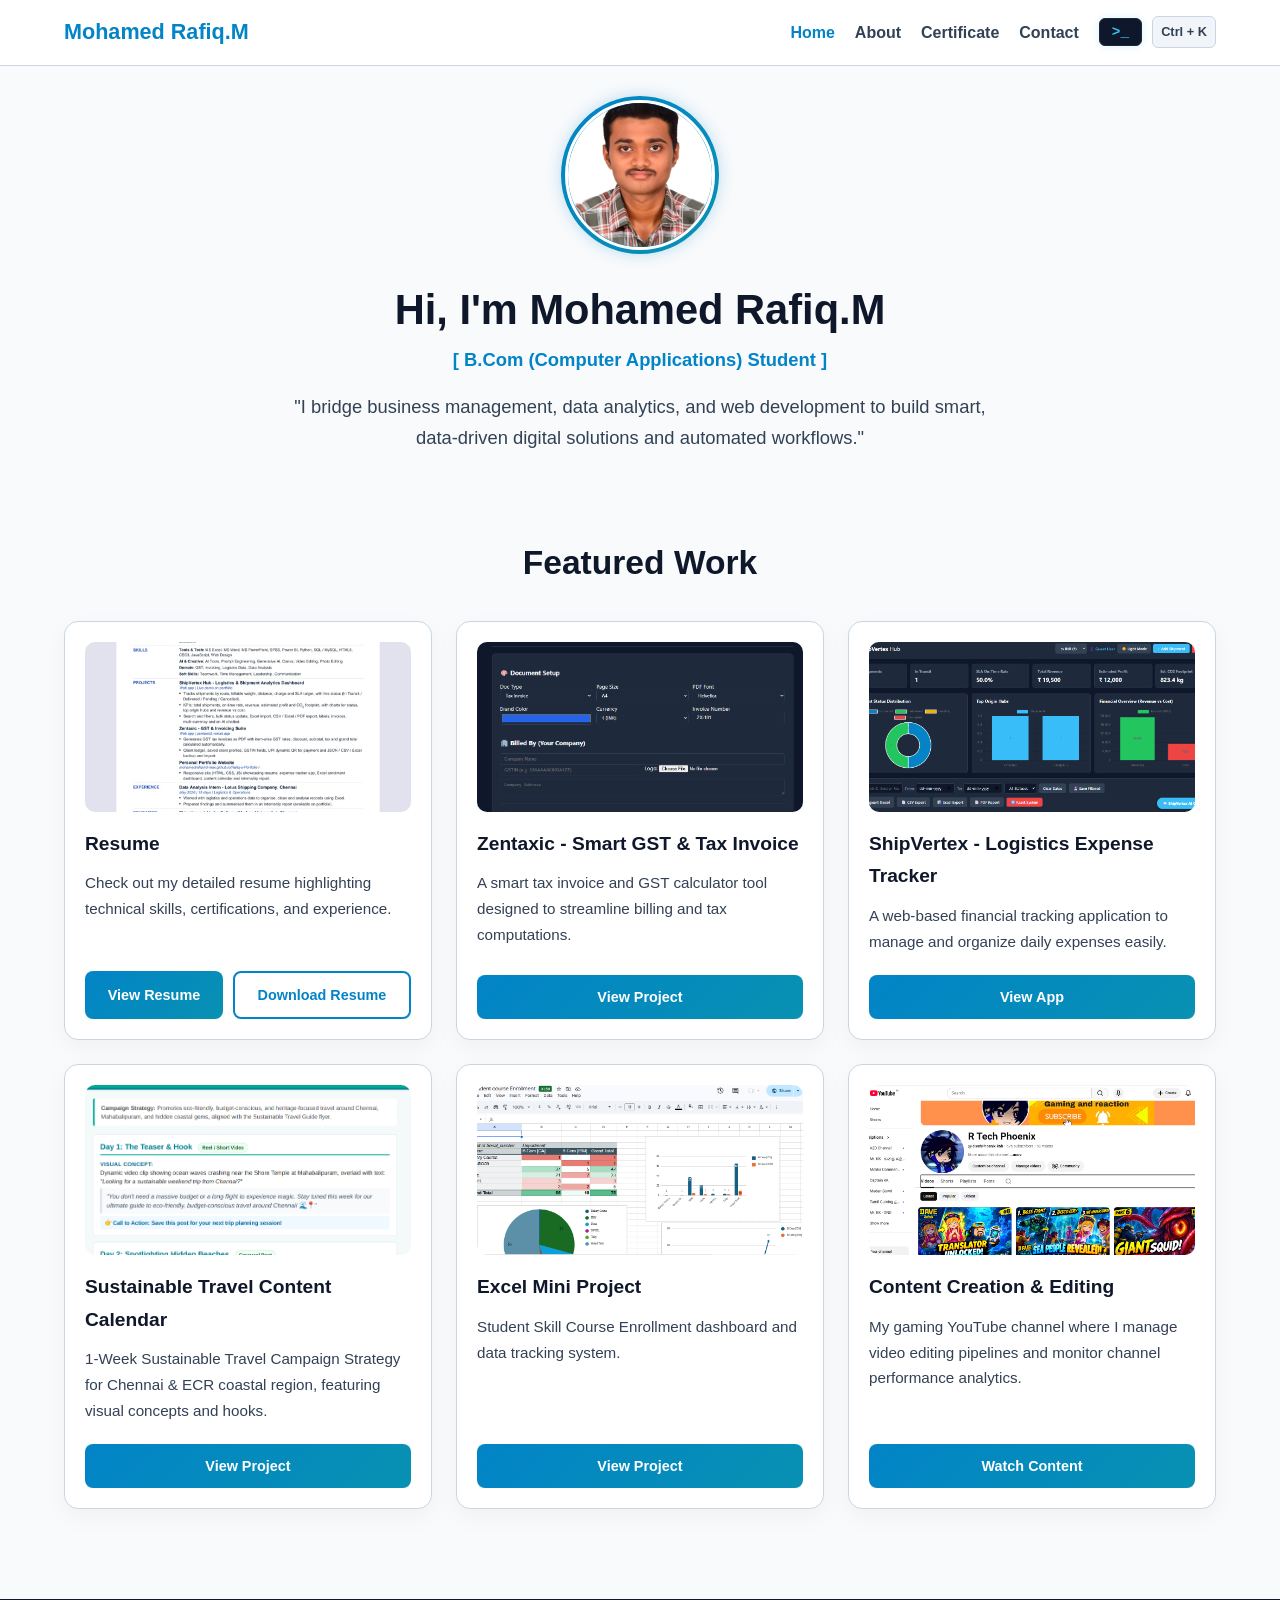
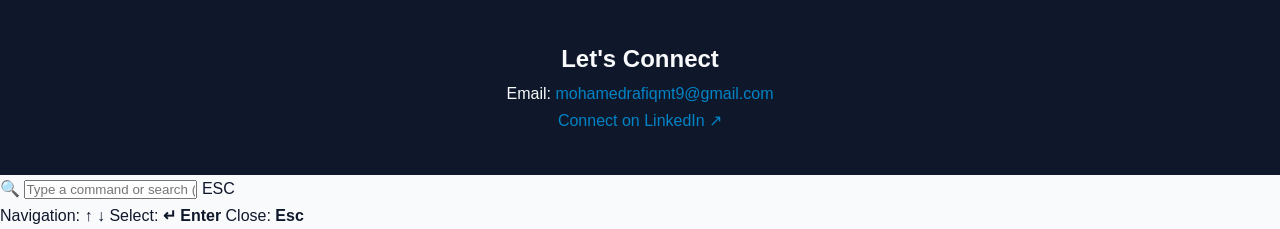
==== commit 0bdffb13: "Update index.html" ====
--- a/index.html
+++ b/index.html
@@ -14,11 +14,11 @@
     <header class="main-header">
         <div class="logo">Mohamed Rafiq.M</div>
         
-        <!-- Mobile Menu Toggle Button -->
-        <button class="mobile-menu-btn" onclick="toggleMobileMenu()" aria-label="Toggle Navigation Menu">
-            <span></span>
-            <span></span>
-            <span></span>
+        <!-- Mobile Navigation Hamburger Toggle -->
+        <button class="mobile-menu-btn" id="mobileMenuBtn" aria-label="Toggle navigation menu">
+            <span class="bar"></span>
+            <span class="bar"></span>
+            <span class="bar"></span>
         </button>
 
         <nav class="nav-links" id="navLinks">
@@ -145,12 +145,15 @@
     <script src="chatbot.js"></script>
     <script src="terminal-palette-tilt.js"></script>
     <script>
-        // Mobile Menu Toggle Handler
-        function toggleMobileMenu() {
-            const navLinks = document.getElementById('navLinks');
-            const menuBtn = document.querySelector('.mobile-menu-btn');
-            navLinks.classList.toggle('open');
-            menuBtn.classList.toggle('active');
+        // Hamburger Menu Drawer Toggle
+        const menuBtn = document.getElementById('mobileMenuBtn');
+        const navLinks = document.getElementById('navLinks');
+
+        if (menuBtn) {
+            menuBtn.addEventListener('click', () => {
+                menuBtn.classList.toggle('active');
+                navLinks.classList.toggle('open');
+            });
         }
     </script>
 </body>
--- a/style.css
+++ b/style.css
@@ -17,11 +17,17 @@
     font-family: 'Segoe UI', -apple-system, BlinkMacSystemFont, Roboto, sans-serif;
 }
 
+html, body {
+    width: 100%;
+    max-width: 100vw;
+    overflow-x: hidden;
+    scroll-behavior: smooth;
+}
+
 body {
     background-color: var(--bg-light);
     color: var(--text-primary);
     line-height: 1.7;
-    overflow-x: hidden;
     -webkit-font-smoothing: antialiased;
 }
 
@@ -32,44 +38,44 @@
     display: flex;
     justify-content: space-between;
     align-items: center;
-    padding: 18px 10%;
+    padding: 14px 5%;
     border-bottom: 1px solid var(--border-color);
     position: sticky;
     top: 0;
-    z-index: 100;
+    z-index: 1000;
+    width: 100%;
 }
 
 header .logo {
     font-weight: 800;
-    font-size: 1.35rem;
-    color: var(--primary-blue);
-}
-
-nav {
+    font-size: clamp(1.1rem, 4vw, 1.35rem);
+    color: var(--primary-blue);
+    white-space: nowrap;
+}
+
+nav.nav-links {
     display: flex;
     align-items: center;
-    gap: 15px;
-}
-
-nav a {
+    gap: 20px;
+}
+
+nav.nav-links a {
     text-decoration: none;
     color: var(--text-secondary);
     font-weight: 600;
     font-size: 1rem;
     transition: all 0.3s ease;
-    position: relative;
-}
-
-nav a:hover, nav a.active {
-    color: var(--primary-blue);
-}
-
-/* Header Action Buttons (Terminal & Search Badges) */
+}
+
+nav.nav-links a:hover, nav.nav-links a.active {
+    color: var(--primary-blue);
+}
+
+/* Header Action Tools */
 .nav-tools {
     display: flex;
     align-items: center;
     gap: 10px;
-    margin-left: 15px;
 }
 
 .terminal-toggle-btn {
@@ -89,7 +95,6 @@
 .terminal-toggle-btn:hover {
     background: #1e293b;
     color: #4ade80;
-    box-shadow: 0 0 12px rgba(74, 222, 128, 0.3);
 }
 
 .cmd-badge {
@@ -101,20 +106,49 @@
     font-size: 0.8rem;
     font-weight: 600;
     cursor: pointer;
-    transition: all 0.2s ease;
-}
-
-.cmd-badge:hover {
-    border-color: var(--primary-blue);
-    color: var(--primary-blue);
-}
-
-/* Profile Picture & Shimmer Ring */
+}
+
+/* Mobile Menu Toggle Button (Hamburger) */
+.mobile-menu-btn {
+    display: none;
+    flex-direction: column;
+    justify-content: space-between;
+    width: 26px;
+    height: 19px;
+    background: transparent;
+    border: none;
+    cursor: pointer;
+    z-index: 1001;
+    padding: 0;
+}
+
+.mobile-menu-btn .bar {
+    width: 100%;
+    height: 3px;
+    background-color: var(--text-primary);
+    border-radius: 2px;
+    transition: all 0.3s ease;
+}
+
+.mobile-menu-btn.active .bar:nth-child(1) {
+    transform: translateY(8px) rotate(45deg);
+}
+
+.mobile-menu-btn.active .bar:nth-child(2) {
+    opacity: 0;
+}
+
+.mobile-menu-btn.active .bar:nth-child(3) {
+    transform: translateY(-8px) rotate(-45deg);
+}
+
+/* Profile Picture & Ring */
 .profile-container {
     text-align: center;
-    margin: 40px auto 10px;
+    margin: 30px auto 10px;
     display: flex;
     justify-content: center;
+    width: 100%;
 }
 
 .profile-ring {
@@ -122,12 +156,11 @@
     border-radius: 50%;
     background: linear-gradient(135deg, var(--primary-blue), var(--accent-cyan));
     box-shadow: 0 0 15px rgba(2, 132, 199, 0.25);
-    transition: all 0.4s ease;
 }
 
 .profile-pic {
-    width: 150px;
-    height: 150px;
+    width: clamp(110px, 25vw, 150px);
+    height: clamp(110px, 25vw, 150px);
     object-fit: cover;
     border-radius: 50%;
     border: 3px solid #ffffff;
@@ -137,74 +170,68 @@
 /* Hero Section */
 .hero {
     text-align: center;
-    padding: 30px 20px 50px;
+    padding: 20px 16px 40px;
     max-width: 850px;
     margin: 0 auto;
+    word-wrap: break-word;
 }
 
 .hero h1.glow-text {
-    font-size: 2.6rem;
+    font-size: clamp(1.6rem, 5vw, 2.6rem);
     font-weight: 800;
     margin-bottom: 8px;
     color: var(--text-primary);
+    line-height: 1.25;
 }
 
 .subtitle {
-    font-size: 1.15rem;
+    font-size: clamp(0.95rem, 3vw, 1.15rem);
     color: var(--primary-blue);
     font-weight: 700;
-    margin-bottom: 20px;
+    margin-bottom: 16px;
 }
 
 .hero-desc {
-    font-size: 1.15rem;
+    font-size: clamp(0.95rem, 2.5vw, 1.15rem);
     color: var(--text-secondary);
     max-width: 700px;
     margin: 0 auto;
 }
 
-/* Projects Section & 3D Tilt Cards */
+/* Projects Section */
 .projects-section {
-    padding: 50px 10%;
+    padding: 40px 5%;
     max-width: 1300px;
     margin: 0 auto;
 }
 
 .projects-section h2.glow-title {
     text-align: center;
-    margin-bottom: 40px;
-    font-size: 2.1rem;
+    margin-bottom: 30px;
+    font-size: clamp(1.5rem, 4vw, 2.1rem);
     font-weight: 800;
 }
 
 .grid {
     display: grid;
-    grid-template-columns: repeat(auto-fit, minmax(310px, 1fr));
-    gap: 30px;
-    perspective: 1000px; /* Enable perspective for 3D tilt */
+    grid-template-columns: repeat(auto-fit, minmax(280px, 1fr));
+    gap: 24px;
 }
 
 .card {
     background: var(--card-bg);
     border-radius: 14px;
-    padding: 22px;
+    padding: 20px;
     display: flex;
     flex-direction: column;
     justify-content: space-between;
     border: 1px solid var(--border-color);
     box-shadow: 0 8px 24px rgba(0, 0, 0, 0.04);
-    transform-style: preserve-3d;
-    transition: transform 0.15s ease-out, box-shadow 0.3s ease, border-color 0.3s ease;
-}
-
-.card:hover {
-    border-color: var(--primary-blue);
-    box-shadow: 0 14px 35px rgba(2, 132, 199, 0.2), 0 0 20px rgba(8, 145, 178, 0.15);
 }
 
 .card-img-wrapper {
     width: 100%;
-    height: 180px;
+    height: 170px;
     border-radius: 10px;
     overflow: hidden;
     margin-bottom: 16px;
@@ -215,41 +242,44 @@
     width: 100%;
     height: 100%;
     object-fit: cover;
-    object-position: top center;
+}
+
+.card-content {
+    flex-grow: 1;
 }
 
 .card h3 {
     margin-bottom: 10px;
     color: var(--text-primary);
-    font-size: 1.3rem;
+    font-size: 1.2rem;
     font-weight: 700;
 }
 
 .card p {
     color: var(--text-secondary);
     margin-bottom: 20px;
-    font-size: 1rem;
-    line-height: 1.6;
+    font-size: 0.95rem;
 }
 
 .card-actions {
     display: flex;
     gap: 10px;
     flex-wrap: wrap;
-    margin-top: auto;
 }
 
 .btn {
-    display: inline-block;
-    padding: 10px 18px;
+    display: inline-flex;
+    align-items: center;
+    justify-content: center;
+    padding: 10px 16px;
     background: linear-gradient(135deg, var(--primary-blue), var(--accent-cyan));
     color: #ffffff;
     text-decoration: none;
     border-radius: 8px;
     font-weight: 600;
-    font-size: 0.92rem;
-    transition: all 0.3s ease;
-    border: none;
+    font-size: 0.9rem;
+    flex: 1 1 auto;
+    text-align: center;
 }
 
 .btn-outline {
@@ -258,267 +288,87 @@
     border: 2px solid var(--primary-blue);
 }
 
-.btn-outline:hover {
-    background: var(--primary-blue);
-    color: #ffffff;
-}
-
-/* ==========================================================================
-   Terminal Window Styles
-   ========================================================================== */
+/* Terminal Window Constraints */
 .terminal-window {
     position: fixed;
-    bottom: 30px;
-    left: 30px;
-    width: 480px;
-    max-width: 90vw;
-    height: 320px;
+    bottom: 20px;
+    left: 5%;
+    width: 90%;
+    max-width: 480px;
+    height: 300px;
     background-color: #090d16;
     border: 1px solid #1e293b;
     border-radius: 10px;
-    box-shadow: 0 15px 35px rgba(0, 0, 0, 0.5), 0 0 15px rgba(56, 189, 248, 0.2);
+    z-index: 1050;
     display: flex;
     flex-direction: column;
-    z-index: 1050;
-    font-family: 'Courier New', Courier, monospace;
-    overflow: hidden;
-    transition: all 0.3s ease;
 }
 
 .terminal-window.hidden {
-    opacity: 0;
-    visibility: hidden;
-    transform: translateY(20px) scale(0.95);
-    pointer-events: none;
-}
-
-.terminal-header {
-    background-color: #0f172a;
-    padding: 10px 14px;
-    display: flex;
-    align-items: center;
-    border-bottom: 1px solid #1e293b;
-}
-
-.terminal-dots {
-    display: flex;
-    gap: 6px;
-}
-
-.terminal-dots .dot {
-    width: 12px;
-    height: 12px;
-    border-radius: 50%;
-    cursor: pointer;
-}
-
-.dot.red { background-color: #ef4444; }
-.dot.yellow { background-color: #f59e0b; }
-.dot.green { background-color: #10b981; }
-
-.terminal-title {
-    color: #94a3b8;
-    font-size: 0.8rem;
-    margin-left: auto;
-    margin-right: auto;
-    font-weight: 600;
-}
-
-.terminal-body {
-    flex: 1;
-    padding: 12px;
-    overflow-y: auto;
-    color: #f8fafc;
-    font-size: 0.88rem;
-    line-height: 1.45;
-}
-
-.term-line { margin-bottom: 4px; }
-.term-line.system { color: #38bdf8; font-weight: bold; }
-.term-line.user-cmd { color: #facc15; }
-.term-line.error { color: #f87171; }
-.term-cmd { color: #4ade80; font-weight: bold; }
-
-.terminal-input-row {
-    display: flex;
-    align-items: center;
-    padding: 8px 12px;
-    background-color: #0f172a;
-    border-top: 1px solid #1e293b;
-}
-
-.prompt-symbol {
-    color: #4ade80;
-    font-size: 0.85rem;
-    margin-right: 8px;
-    font-weight: bold;
-}
-
-.terminal-input-row input {
-    flex: 1;
-    background: transparent;
-    border: none;
-    outline: none;
-    color: #ffffff;
-    font-family: inherit;
-    font-size: 0.9rem;
-}
-
-/* ==========================================================================
-   Command Palette (Ctrl+K) Styles
-   ========================================================================== */
-.cmd-palette-modal {
-    position: fixed;
-    top: 0;
-    left: 0;
-    width: 100vw;
-    height: 100vh;
-    z-index: 2000;
-    display: flex;
-    justify-content: center;
-    align-items: flex-start;
-    padding-top: 100px;
-    opacity: 0;
-    visibility: hidden;
-    transition: all 0.2s ease;
-}
-
-.cmd-palette-modal.active {
-    opacity: 1;
-    visibility: visible;
-}
-
-.cmd-palette-overlay {
-    position: absolute;
-    top: 0;
-    left: 0;
-    width: 100%;
-    height: 100%;
-    background: rgba(15, 23, 42, 0.6);
-    backdrop-filter: blur(4px);
-}
-
-.cmd-palette-box {
-    position: relative;
-    width: 600px;
-    max-width: 90vw;
-    background: #ffffff;
-    border-radius: 12px;
-    border: 1px solid var(--border-color);
-    box-shadow: 0 20px 40px rgba(0, 0, 0, 0.2);
-    overflow: hidden;
-    z-index: 10;
-}
-
-.cmd-palette-header {
-    display: flex;
-    align-items: center;
-    padding: 14px 18px;
-    border-bottom: 1px solid var(--border-color);
-}
-
-.cmd-icon {
-    font-size: 1.1rem;
-    margin-right: 10px;
-}
-
-.cmd-palette-header input {
-    flex: 1;
-    border: none;
-    outline: none;
-    font-size: 1.05rem;
-    color: var(--text-primary);
-    font-weight: 500;
-}
-
-.cmd-shortcut {
-    background: #f1f5f9;
-    border: 1px solid var(--border-color);
-    padding: 2px 6px;
-    border-radius: 4px;
-    font-size: 0.75rem;
-    color: #64748b;
-}
-
-.cmd-palette-results {
-    max-height: 320px;
-    overflow-y: auto;
-    padding: 8px 0;
-}
-
-.cmd-item {
-    padding: 12px 18px;
-    display: flex;
-    justify-content: space-between;
-    align-items: center;
-    cursor: pointer;
-    transition: background 0.15s ease;
-}
-
-.cmd-item:hover, .cmd-item.selected {
-    background: #f8fafc;
-}
-
-.cmd-item-title {
-    font-weight: 600;
-    color: var(--text-primary);
-    font-size: 0.95rem;
-}
-
-.cmd-item-badge {
-    background: #e0f2fe;
-    color: var(--primary-blue);
-    padding: 3px 8px;
-    border-radius: 12px;
-    font-size: 0.75rem;
-    font-weight: 700;
-}
-
-.cmd-no-results {
-    padding: 20px;
-    text-align: center;
-    color: var(--text-secondary);
-    font-size: 0.95rem;
-}
-
-.cmd-palette-footer {
-    background: #f8fafc;
-    padding: 10px 18px;
-    border-top: 1px solid var(--border-color);
-    display: flex;
-    gap: 15px;
-    font-size: 0.8rem;
-    color: #64748b;
-}
-
-/* Chatbot Floating Button & Footer */
-.chat-toggle-btn {
-    position: fixed;
-    bottom: 25px;
-    right: 25px;
-    width: 60px;
-    height: 60px;
-    border-radius: 50%;
-    background: linear-gradient(135deg, var(--primary-blue), var(--accent-cyan));
-    color: #ffffff;
-    border: none;
-    cursor: pointer;
-    font-size: 1.6rem;
-    display: flex;
-    align-items: center;
-    justify-content: center;
-    z-index: 1000;
-}
-
+    display: none;
+}
+
+/* Footer */
 footer {
     background: #0f172a;
     color: #f8fafc;
     text-align: center;
-    padding: 45px 20px;
-    margin-top: 60px;
+    padding: 40px 20px;
+    margin-top: 50px;
+    width: 100%;
 }
 
 footer a {
     color: var(--primary-blue);
     text-decoration: none;
 }
+
+/* ==========================================================================
+   Mobile Responsive Breakpoint (Under 768px)
+   ========================================================================== */
+@media screen and (max-width: 768px) {
+    .mobile-menu-btn {
+        display: flex;
+    }
+
+    nav.nav-links {
+        position: fixed;
+        top: 0;
+        right: -100%;
+        width: 75vw;
+        max-width: 300px;
+        height: 100vh;
+        background: rgba(255, 255, 255, 0.98);
+        backdrop-filter: blur(15px);
+        flex-direction: column;
+        justify-content: flex-start;
+        align-items: flex-start;
+        padding: 80px 30px 30px;
+        gap: 22px;
+        transition: right 0.3s cubic-bezier(0.4, 0, 0.2, 1);
+        box-shadow: -5px 0 25px rgba(0, 0, 0, 0.15);
+        border-left: 1px solid var(--border-color);
+    }
+
+    nav.nav-links.open {
+        right: 0;
+    }
+
+    nav.nav-links a {
+        font-size: 1.15rem;
+        width: 100%;
+    }
+
+    .nav-tools {
+        margin-top: 15px;
+        width: 100%;
+    }
+
+    .cmd-badge {
+        display: none;
+    }
+
+    .grid {
+        grid-template-columns: 1fr;
+    }
+}
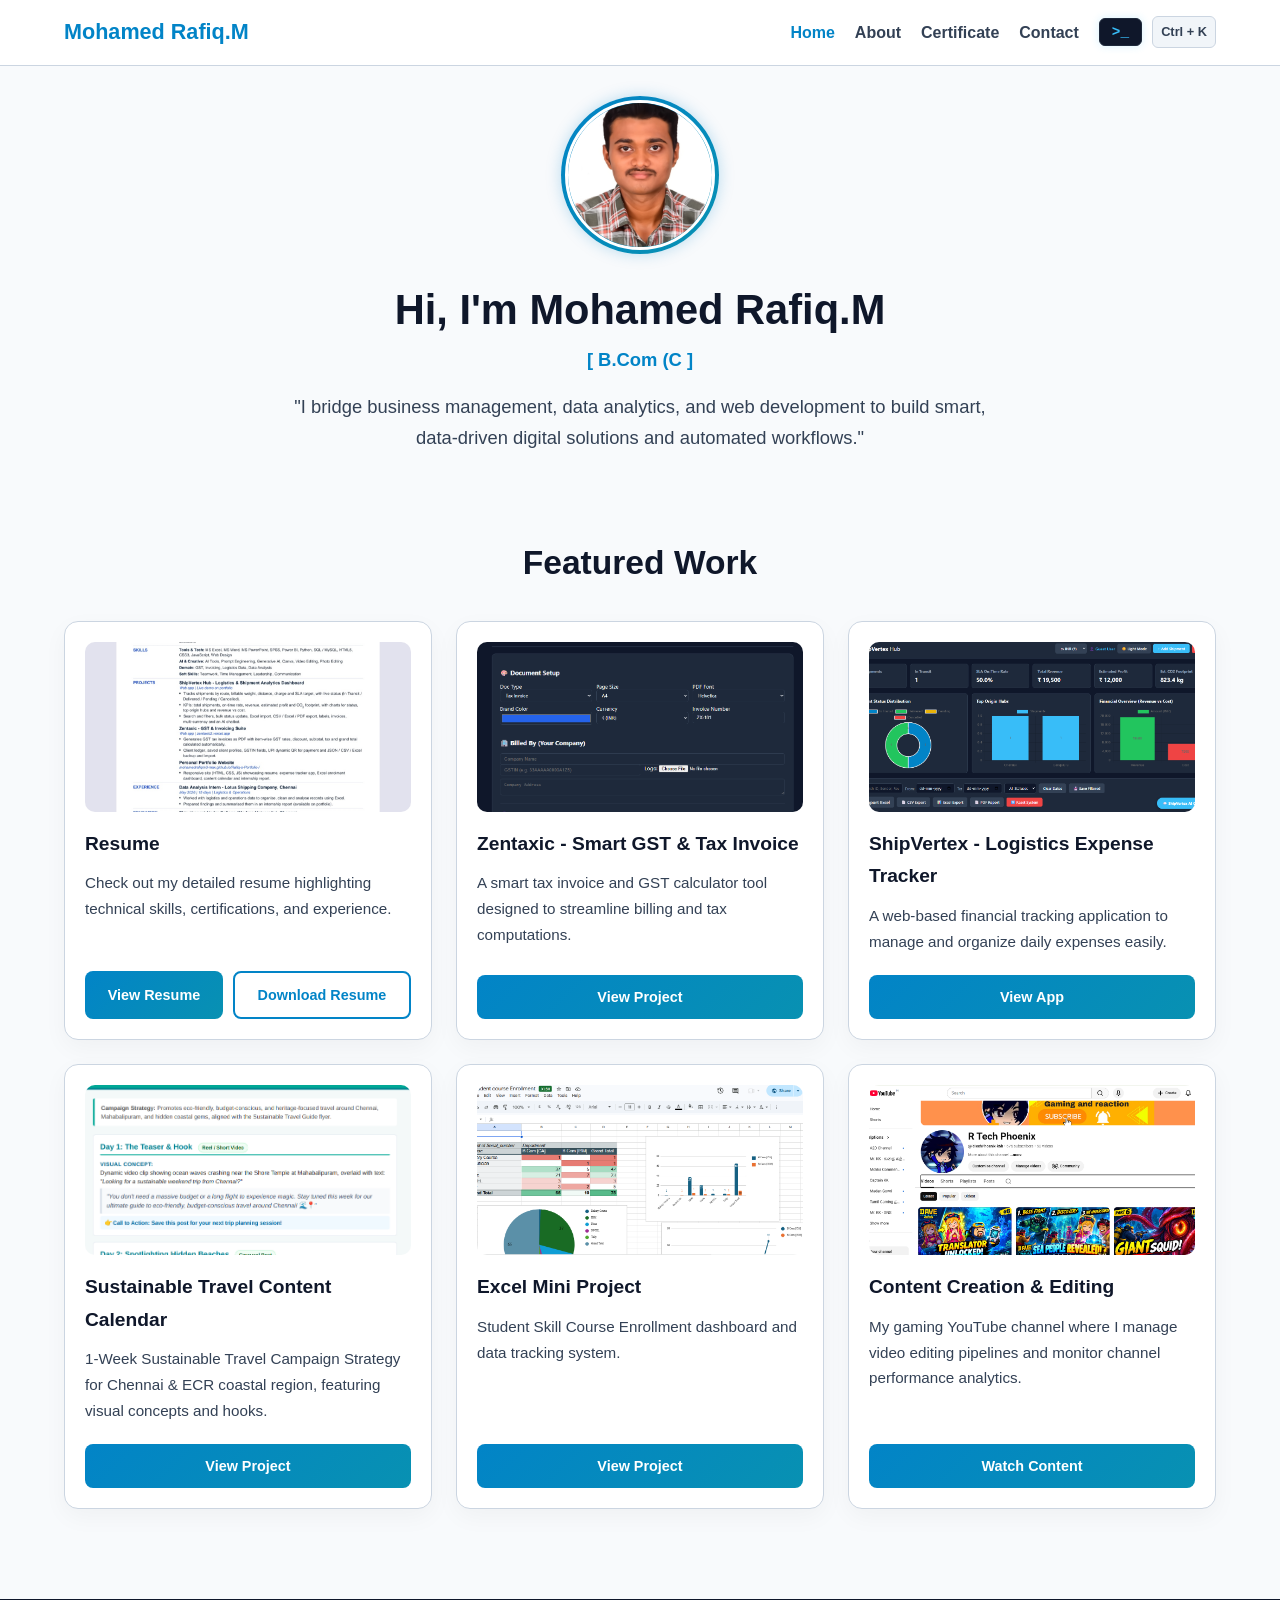
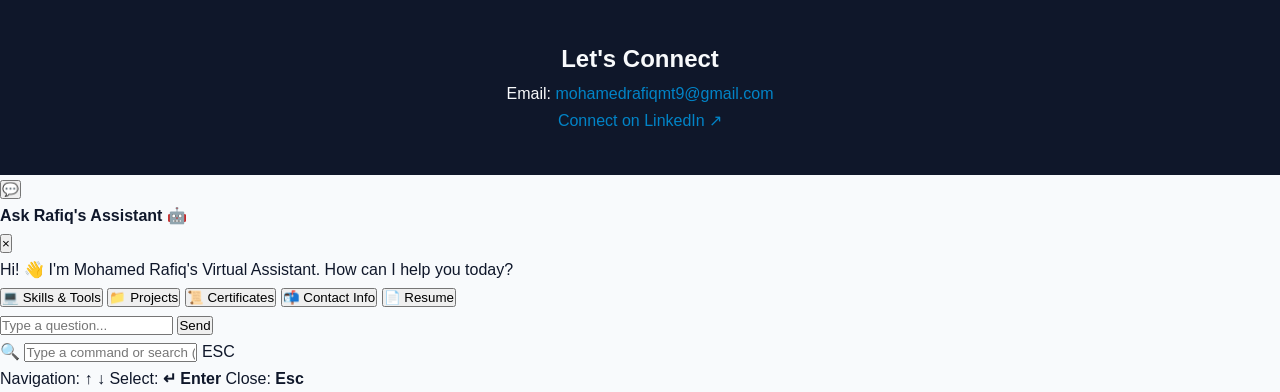
==== commit a14d7d94: "Update index.html" ====
--- a/index.html
+++ b/index.html
@@ -42,14 +42,16 @@
         </div>
     </div>
 
-    <!-- Hero Introduction Section -->
+    <!-- Hero Introduction Section with Typing Effect -->
     <section id="about" class="hero">
         <h1 class="glow-text">Hi, I'm Mohamed Rafiq.M</h1>
-        <p class="subtitle">[ B.Com (Computer Applications) Student ]</p>
+        <p class="subtitle">
+            [ <span class="typing-text" id="typingElement">B.Com (Computer Applications) Student</span><span class="typing-cursor"></span> ]
+        </p>
         <p class="hero-desc">"I bridge business management, data analytics, and web development to build smart, data-driven digital solutions and automated workflows."</p>
     </section>
 
-    <!-- Projects Grid Section with Interactive 3D Tilt Cards -->
+    <!-- Projects Grid Section with 3D Tilt Cards -->
     <section id="projects" class="projects-section">
         <h2 class="glow-title">Featured Work</h2>
         <div class="grid">
@@ -140,6 +142,35 @@
         <p>Email: <a href="mailto:mohamedrafiqmt9@gmail.com">mohamedrafiqmt9@gmail.com</a></p>
         <p><a href="https://www.linkedin.com/in/mohamed-rafiq-m-221591351" target="_blank" rel="noopener noreferrer">Connect on LinkedIn ↗</a></p>
     </footer>
+
+    <!-- Chatbot Floating Toggle Button -->
+    <button class="chat-toggle-btn pulse-glow" id="chatToggleBtn" aria-label="Open Chat">💬</button>
+
+    <!-- Chatbot Window -->
+    <div class="chat-window hidden" id="chatWindow">
+        <div class="chat-header">
+            <h4>Ask Rafiq's Assistant 🤖</h4>
+            <button class="chat-close-btn" id="chatCloseBtn">&times;</button>
+        </div>
+        
+        <div class="chat-body" id="chatBody">
+            <div class="chat-message bot">
+                Hi! 👋 I'm Mohamed Rafiq's Virtual Assistant. How can I help you today?
+            </div>
+            <div class="chat-chips" id="chatChips">
+                <button class="chip" onclick="handleChipClick('skills')">💻 Skills & Tools</button>
+                <button class="chip" onclick="handleChipClick('projects')">📁 Projects</button>
+                <button class="chip" onclick="handleChipClick('certificates')">📜 Certificates</button>
+                <button class="chip" onclick="handleChipClick('contact')">📬 Contact Info</button>
+                <button class="chip" onclick="handleChipClick('resume')">📄 Resume</button>
+            </div>
+        </div>
+
+        <form class="chat-input-area" id="chatForm">
+            <input type="text" id="chatInput" placeholder="Type a question..." autocomplete="off">
+            <button type="submit">Send</button>
+        </form>
+    </div>
 
     <!-- Script Imports -->
     <script src="chatbot.js"></script>
@@ -155,6 +186,49 @@
                 navLinks.classList.toggle('open');
             });
         }
+
+        // Typing Text Loop Animation for Hero Section
+        const typingElement = document.getElementById('typingElement');
+        const phrases = [
+            "B.Com (Computer Applications) Student",
+            "Data Analytics Enthusiast",
+            "Full-Stack Web Developer",
+            "AI & Prompt Engineer"
+        ];
+        let phraseIndex = 0;
+        let charIndex = 0;
+        let isDeleting = false;
+
+        function typeLoop() {
+            if (!typingElement) return;
+
+            const currentPhrase = phrases[phraseIndex];
+            
+            if (isDeleting) {
+                typingElement.textContent = currentPhrase.substring(0, charIndex - 1);
+                charIndex--;
+            } else {
+                typingElement.textContent = currentPhrase.substring(0, charIndex + 1);
+                charIndex++;
+            }
+
+            let typeSpeed = isDeleting ? 40 : 80;
+
+            if (!isDeleting && charIndex === currentPhrase.length) {
+                typeSpeed = 2200;
+                isDeleting = true;
+            } else if (isDeleting && charIndex === 0) {
+                isDeleting = false;
+                phraseIndex = (phraseIndex + 1) % phrases.length;
+                typeSpeed = 500;
+            }
+
+            setTimeout(typeLoop, typeSpeed);
+        }
+
+        document.addEventListener('DOMContentLoaded', () => {
+            setTimeout(typeLoop, 800);
+        });
     </script>
 </body>
 </html>
